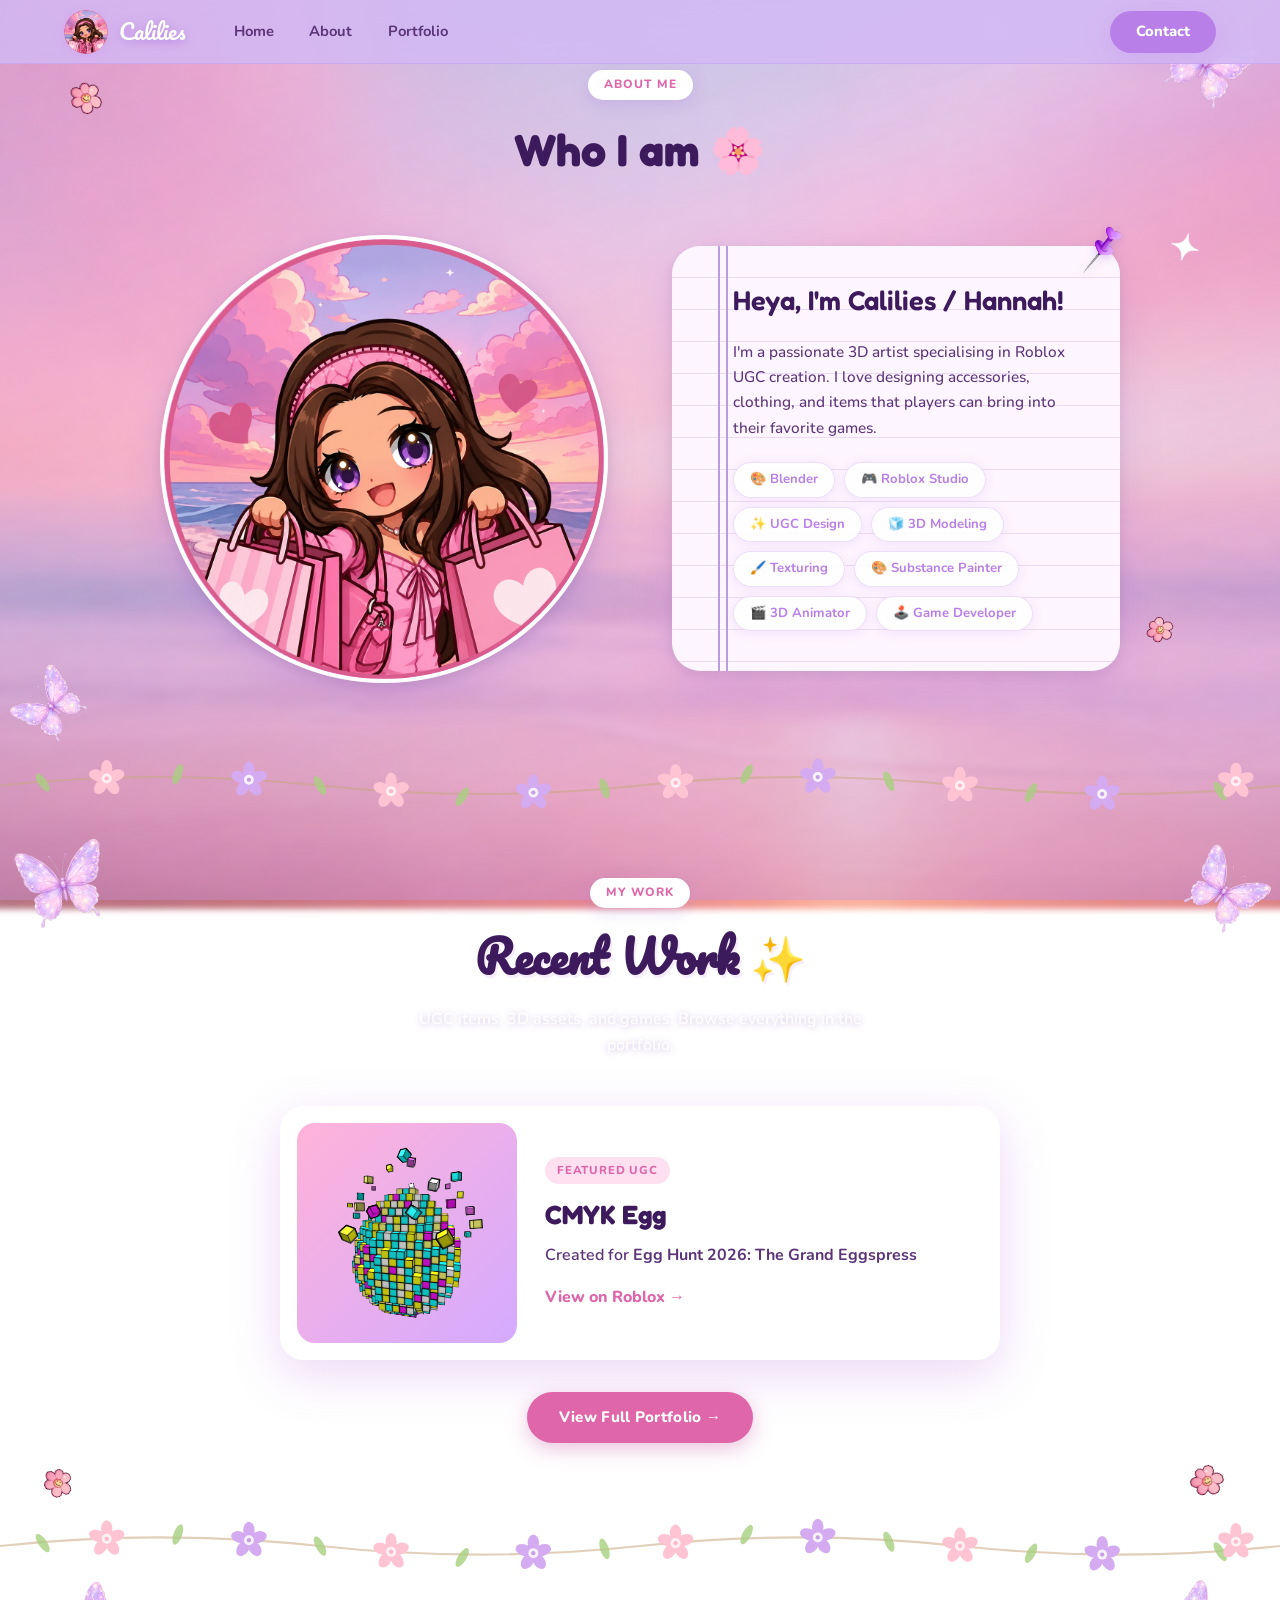
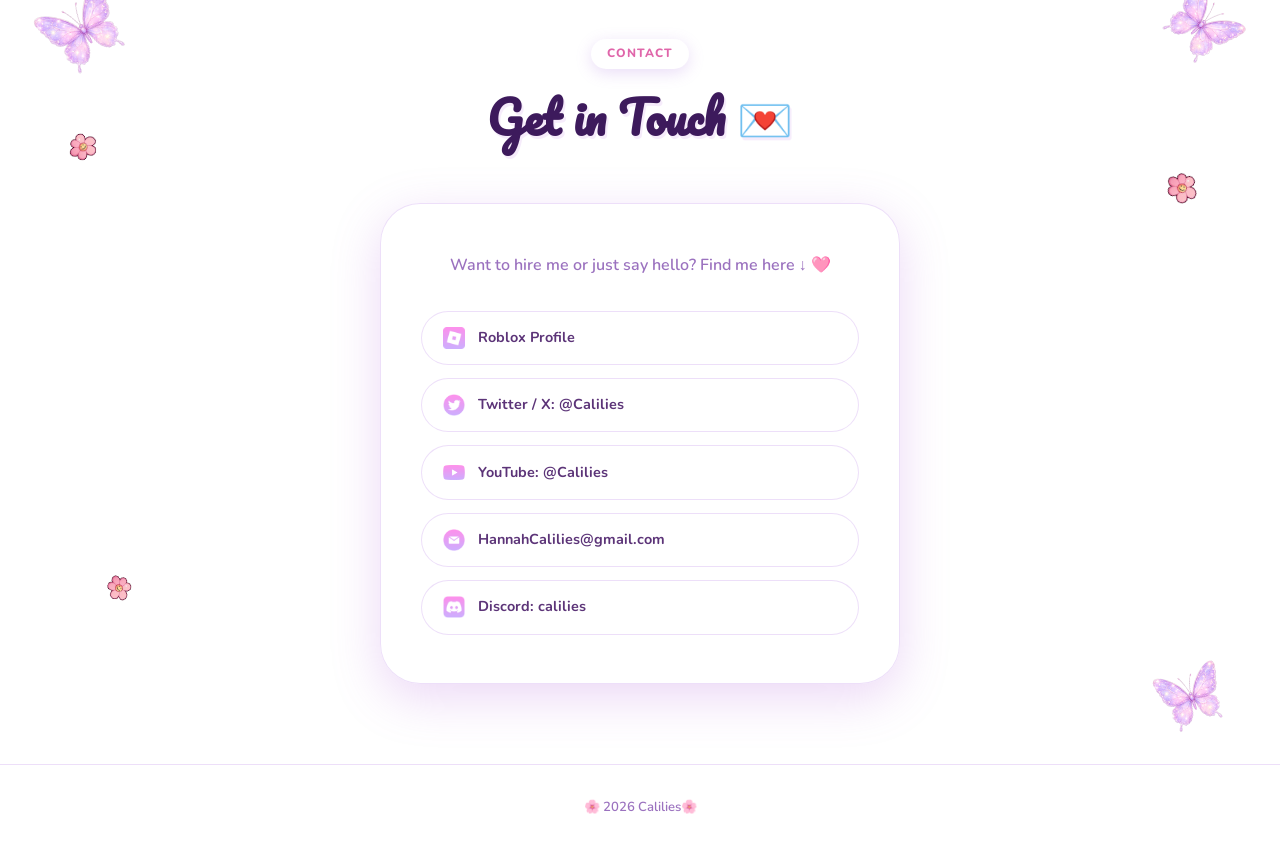
==== index.html @ 26b8ec95 "Add profile image to homepage navigation" ====
<!DOCTYPE html>
<html lang="en">
<head>
  <meta charset="UTF-8">
  <meta name="viewport" content="width=device-width, initial-scale=1.0">
  <title>Calilies | 3D Artist & UGC Creator</title>
  <link rel="stylesheet" href="themes.css">
  <link rel="stylesheet" href="style.css">
</head>

<body>

  <!-- ── Navigation ──────────────────────────────────────── -->
  <nav class="nav">
    <div class="nav-left">
      <a href="index.html" class="nav-logo nav-brand" aria-label="Calilies home">
        <img src="pics/shopping-profile.webp" alt="" class="nav-avatar">
        <span>Calilies</span>
      </a>
      <ul class="nav-links">
        <li><a href="index.html">Home</a></li>
        <li><a href="#about">About</a></li>
        <li><a href="portfolio.html">Portfolio</a></li>
      </ul>
    </div>
    <a href="#contact" class="nav-contact">Contact</a>
  </nav>


  <!-- ── About ─────────────────────────────────────────────── -->
  <section class="section section-light" id="about">

    <img class="deco deco-butterfly delay-1" style="top:15px; right:2%; width:95px; transform:rotate(28deg);" src="pics/butterfly.png" alt="">
    <img class="deco deco-butterfly delay-3" style="bottom:20px; left:1%; width:75px; transform:rotate(-50deg);" src="pics/butterfly.png" alt="">
    <img class="deco deco-sparkle delay-2" style="top:30%; right:6%; width:36px; transform:rotate(15deg);" src="pics/sparkle.png" alt="">
    <img class="deco deco-flower delay-1" style="top:10%; left:5%; width:44px; transform:rotate(18deg);" src="pics/Flower.png" alt="">
    <img class="deco deco-flower delay-3" style="bottom:15%; right:8%; width:36px; transform:rotate(-30deg);" src="pics/Flower.png" alt="">

    <div class="section-header">
      <span class="section-tag">About Me</span>
      <h2>Who I am 🌸</h2>
    </div>

    <div class="about-grid">
      <div class="about-frame">
        <div class="about-image">
          <img src="pics/shopping-profile.webp" alt="Calilies shopping illustration">
        </div>
      </div>

      <div class="about-card-wrap">
        <img src="pics/pushpin.png" alt="" class="about-pushpin">
        <div class="about-card">
        <h3>Heya, I'm Calilies / Hannah!</h3>
        <p>
          I'm a passionate 3D artist specialising in Roblox UGC creation. I love
          designing accessories, clothing, and items that players can bring into
          their favorite games.
        </p>

        <div class="skills-list">
          <span class="skill-tag">🎨 Blender</span>
          <span class="skill-tag">🎮 Roblox Studio</span>
          <span class="skill-tag">✨ UGC Design</span>
          <span class="skill-tag">🧊 3D Modeling</span>
          <span class="skill-tag">🖌️ Texturing</span>
          <span class="skill-tag">🎨 Substance Painter</span>
          <span class="skill-tag">🎬 3D Animator</span>
          <span class="skill-tag">🕹️ Game Developer</span>
        </div>
      </div>
      </div>
    </div>

  </section>

  <div class="floral-divider" aria-hidden="true"><img src="pics/floral-divider.svg" alt=""></div>

  <!-- ── Recent Work ──────────────────────────────────────── -->
  <section class="section section-light" id="recent-work">

    <img class="deco deco-butterfly" style="top:25px; left:1%; width:100px; transform:rotate(-12deg);" src="pics/butterfly.png" alt="">
    <img class="deco deco-butterfly delay-2" style="top:40px; right:1%; width:85px; transform:rotate(38deg);" src="pics/butterfly.png" alt="">
    <img class="deco deco-sparkle delay-1" style="bottom:30px; left:10%; width:42px; transform:rotate(-25deg);" src="pics/sparkle.png" alt="">
    <img class="deco deco-sparkle delay-3" style="bottom:30px; right:10%; width:34px; transform:rotate(55deg);" src="pics/sparkle.png" alt="">
    <img class="deco deco-flower delay-2" style="bottom:20px; left:3%; width:40px; transform:rotate(32deg);" src="pics/Flower.png" alt="">
    <img class="deco deco-flower delay-5" style="bottom:20px; right:4%; width:44px; transform:rotate(-18deg);" src="pics/Flower.png" alt="">

    <div class="section-header">
      <span class="section-tag">My Work</span>
      <h2>Recent Work ✨</h2>
      <p>UGC items, 3D assets, and games. Browse everything in the portfolio.</p>
    </div>

    <a class="recent-highlight" href="https://www.roblox.com/catalog/91635430745078/CMYK-Egg" target="_blank" rel="noopener">
      <div class="recent-highlight-image">
        <img src="pics/ugc/91635430745078.png" data-rblx-id="91635430745078" alt="CMYK Egg">
      </div>
      <div class="recent-highlight-info">
        <span class="recent-highlight-label">Featured UGC</span>
        <h3>CMYK Egg</h3>
        <p>Created for <strong>Egg Hunt 2026: The Grand Eggspress</strong></p>
        <span class="recent-highlight-link">View on Roblox &rarr;</span>
      </div>
    </a>

    <div class="recent-work-cta">
      <a href="portfolio.html" class="btn btn-primary">View Full Portfolio →</a>
    </div>

  </section>

  <div class="floral-divider" aria-hidden="true"><img src="pics/floral-divider.svg" alt=""></div>

  <!-- ── Contact ───────────────────────────────────────────── -->
  <section class="section section-light" id="contact">

    <img class="deco deco-butterfly delay-1" style="top:15px; left:3%; width:90px; transform:rotate(-33deg);" src="pics/butterfly.png" alt="">
    <img class="deco deco-butterfly delay-3" style="top:15px; right:3%; width:80px; transform:rotate(47deg);" src="pics/butterfly.png" alt="">
    <img class="deco deco-butterfly delay-2" style="bottom:30px; right:4%; width:75px; transform:rotate(-20deg);" src="pics/butterfly.png" alt="">
    <img class="deco deco-sparkle delay-4" style="bottom:60px; left:6%; width:38px; transform:rotate(30deg);" src="pics/sparkle.png" alt="">
    <img class="deco deco-flower delay-3" style="top:20%; left:5%; width:38px; transform:rotate(-42deg);" src="pics/Flower.png" alt="">
    <img class="deco deco-flower delay-1" style="top:25%; right:6%; width:42px; transform:rotate(25deg);" src="pics/Flower.png" alt="">
    <img class="deco deco-flower delay-5" style="bottom:20%; left:8%; width:34px; transform:rotate(58deg);" src="pics/Flower.png" alt="">

    <div class="section-header">
      <span class="section-tag">Contact</span>
      <h2>Get in Touch 💌</h2>
    </div>

    <div class="contact-box">
      <p>Want to hire me or just say hello? Find me here ↓ 🩷</p>

      <div class="contact-links">
        <a href="https://www.roblox.com/users/19619414/profile" target="_blank" rel="noopener" class="contact-link">
          <span class="contact-link-icon"><img src="pics/robloxlogo.png" alt="Roblox"></span>
          Roblox Profile
        </a>
        <a href="https://x.com/Calilies" target="_blank" rel="noopener" class="contact-link">
          <span class="contact-link-icon"><img src="pics/twitterlogo.png" alt="Twitter"></span>
          Twitter / X: @Calilies
        </a>
        <a href="https://www.youtube.com/@Calilies" target="_blank" rel="noopener" class="contact-link">
          <span class="contact-link-icon"><img src="pics/youtubelogo.png" alt="YouTube"></span>
          YouTube: @Calilies
        </a>
        <a href="mailto:HannahCalilies@gmail.com" class="contact-link">
          <span class="contact-link-icon"><img src="pics/maillogo.png" alt="Email"></span>
          HannahCalilies@gmail.com
        </a>
        <div class="contact-link" style="cursor:default;">
          <span class="contact-link-icon"><img src="pics/discordlogo.png" alt="Discord"></span>
          Discord: calilies
        </div>
      </div>
    </div>

  </section>


  <!-- ── Footer ──────────────────────────────────────────── -->
  <footer class="footer">
    <p>🌸 2026 Calilies🌸</p>
  </footer>

</body>
</html>
---- themes.css ----
/* ============================================================
   THEMES.CSS — Edit this file to change the site's color palette
   ============================================================ */

/* ── Active theme: Pink Bloom (default) ───────────────────── */
:root {
  /* Page background gradient — matches the pastel sky image */
  --bg-gradient-start:   #c0b6ee;
  --bg-gradient-mid:     #f8ceb6;
  --bg-gradient-end:     #ecacca;

  /* Surface / panel colors */
  --bg-card:             rgba(255, 255, 255, 0.88);
  --bg-card-hover:       rgba(255, 255, 255, 0.96);
  --bg-section-light:    rgba(255, 255, 255, 0.60);
  --bg-section-purple:   rgba(212, 170, 255, 0.35);
  --bg-nav:              rgba(210, 185, 245, 0.82);

  /* Accent colors */
  --accent-primary:      #e066aa;
  --accent-hover:        #c4508f;
  --accent-soft:         #ffe0f0;
  --accent-purple:       #b97fe8;
  --accent-purple-soft:  #efe0ff;
  --accent-yellow:       #ffd966;

  /* Text */
  --text-heading:        #3d1a5c;
  --text-body:           #5c3478;
  --text-muted:          #9b72bf;
  --text-on-accent:      #ffffff;

  /* Borders & shadows */
  --border:              rgba(185, 127, 232, 0.25);
  --shadow-sm:           0 2px 12px rgba(180, 100, 220, 0.12);
  --shadow-md:           0 6px 28px rgba(180, 100, 220, 0.18);
  --shadow-lg:           0 14px 48px rgba(180, 100, 220, 0.25);

  /* Decoration colors (butterflies, flowers) */
  --deco-pink:           #ffb3d9;
  --deco-purple:         #d4aaff;
  --deco-lilac:          #c8b8ff;
  --deco-yellow:         #ffe599;
  --deco-white:          #fff5fc;

  /* Radius */
  --radius-sm:           10px;
  --radius-md:           18px;
  --radius-lg:           28px;
  --radius-xl:           40px;
  --radius-pill:         9999px;
}


/* ── Theme: Midnight Garden ───────────────────────────────── */
/* Deep navy → purple. Uncomment & rename to :root to use.    */
/*
.theme-midnight {
  --bg-gradient-start:   #1a0a3d;
  --bg-gradient-mid:     #2d1060;
  --bg-gradient-end:     #0d1a4a;

  --bg-card:             rgba(30, 15, 60, 0.88);
  --bg-card-hover:       rgba(40, 20, 75, 0.96);
  --bg-section-light:    rgba(30, 15, 60, 0.60);
  --bg-section-purple:   rgba(80, 40, 140, 0.40);
  --bg-nav:              rgba(20, 8, 45, 0.90);

  --accent-primary:      #c084fc;
  --accent-hover:        #a855f7;
  --accent-soft:         #2d1060;
  --accent-purple:       #818cf8;
  --accent-purple-soft:  #1e1b4b;
  --accent-yellow:       #fde68a;

  --text-heading:        #f5e8ff;
  --text-body:           #d8b4fe;
  --text-muted:          #7c6aaa;
  --text-on-accent:      #1a0a3d;

  --border:              rgba(192, 132, 252, 0.20);
  --shadow-sm:           0 2px 12px rgba(192, 132, 252, 0.15);
  --shadow-md:           0 6px 28px rgba(192, 132, 252, 0.22);
  --shadow-lg:           0 14px 48px rgba(192, 132, 252, 0.30);

  --deco-pink:           #c084fc;
  --deco-purple:         #818cf8;
  --deco-lilac:          #a5b4fc;
  --deco-yellow:         #fde68a;
  --deco-white:          #f5e8ff;
}
*/


/* ── Theme: Cotton Candy ──────────────────────────────────── */
/* All-pink, very soft. Uncomment & rename to :root to use.   */
/*
.theme-cotton-candy {
  --bg-gradient-start:   #ffc2e0;
  --bg-gradient-mid:     #ffaad5;
  --bg-gradient-end:     #ffd6ec;

  --bg-card:             rgba(255, 255, 255, 0.90);
  --bg-card-hover:       #ffffff;
  --bg-section-light:    rgba(255, 245, 252, 0.70);
  --bg-section-purple:   rgba(255, 200, 230, 0.45);
  --bg-nav:              rgba(255, 235, 248, 0.85);

  --accent-primary:      #e0559a;
  --accent-hover:        #c43d82;
  --accent-soft:         #ffe8f4;
  --accent-purple:       #e08080;
  --accent-purple-soft:  #ffe0e0;
  --accent-yellow:       #ffda6e;

  --text-heading:        #5a0a30;
  --text-body:           #7a2248;
  --text-muted:          #c0749a;
  --text-on-accent:      #ffffff;

  --border:              rgba(224, 85, 154, 0.20);
  --shadow-sm:           0 2px 12px rgba(224, 85, 154, 0.12);
  --shadow-md:           0 6px 28px rgba(224, 85, 154, 0.18);
  --shadow-lg:           0 14px 48px rgba(224, 85, 154, 0.24);

  --deco-pink:           #ffaacc;
  --deco-purple:         #ffbbdd;
  --deco-lilac:          #ffd0e8;
  --deco-yellow:         #ffe599;
  --deco-white:          #fffafc;
}
*/


/* ── Theme: Fairy Forest ──────────────────────────────────── */
/* Mint green → soft purple. Rename to :root to use.          */
/*
.theme-fairy-forest {
  --bg-gradient-start:   #b8f0d8;
  --bg-gradient-mid:     #c8e8ff;
  --bg-gradient-end:     #d4c8ff;

  --bg-card:             rgba(255, 255, 255, 0.88);
  --bg-card-hover:       #ffffff;
  --bg-section-light:    rgba(240, 255, 248, 0.65);
  --bg-section-purple:   rgba(200, 232, 255, 0.45);
  --bg-nav:              rgba(220, 248, 236, 0.85);

  --accent-primary:      #3cb88a;
  --accent-hover:        #2a9a72;
  --accent-soft:         #d0f5e8;
  --accent-purple:       #7a9ae0;
  --accent-purple-soft:  #dce8ff;
  --accent-yellow:       #ffe08a;

  --text-heading:        #0a3d28;
  --text-body:           #1e5a40;
  --text-muted:          #5a9a78;
  --text-on-accent:      #ffffff;

  --border:              rgba(60, 184, 138, 0.20);
  --shadow-sm:           0 2px 12px rgba(60, 184, 138, 0.12);
  --shadow-md:           0 6px 28px rgba(60, 184, 138, 0.18);
  --shadow-lg:           0 14px 48px rgba(60, 184, 138, 0.24);

  --deco-pink:           #a0e8c8;
  --deco-purple:         #b8d8ff;
  --deco-lilac:          #c8c0ff;
  --deco-yellow:         #ffe0a0;
  --deco-white:          #f5fff9;
}
*/
---- style.css ----
/* ============================================================
   STYLE.CSS — Layout & component styles
   Colors/gradients come from themes.css — edit that file for palette changes.
   ============================================================ */

@import url('https://fonts.googleapis.com/css2?family=Pacifico&family=Nunito:wght@400;500;600;700;800&family=Fredoka:wght@400;500;600;700&display=swap');

/* ── Reset & base ─────────────────────────────────────────── */
*, *::before, *::after { box-sizing: border-box; margin: 0; padding: 0; }
html { scroll-behavior: smooth; }

body {
  font-family: 'Nunito', sans-serif;
  background: transparent;
  color: var(--text-body);
  line-height: 1.65;
  overflow-x: hidden;
}

/* Blurred image layer */
body::before {
  content: '';
  position: fixed;
  inset: 0;
  z-index: -2;
  background: url('pics/Gradient.png') center / cover no-repeat;
  filter: blur(3px);
  transform: scale(1.02);
}

/* Pink-to-lilac gradient overlay */
body::after {
  content: '';
  position: fixed;
  inset: 0;
  z-index: -1;
  background: linear-gradient(160deg,
    rgba(249, 180, 220, 0.35) 0%,
    rgba(220, 160, 240, 0.28) 45%,
    rgba(185, 145, 245, 0.38) 100%
  );
}

img { max-width: 100%; display: block; }
a  { color: inherit; text-decoration: none; }


/* ── Navigation ───────────────────────────────────────────── */
.nav {
  position: fixed;
  top: 0; left: 0; right: 0;
  z-index: 200;
  display: flex;
  align-items: center;
  justify-content: space-between;
  padding: 0 5%;
  height: 64px;
  background: var(--bg-nav);
  backdrop-filter: blur(14px);
  -webkit-backdrop-filter: blur(14px);
  border-bottom: 1.5px solid var(--border);
}

.nav-logo {
  font-family: 'Pacifico', cursive;
  font-size: 1.4rem;
  color: #ffffff;
  text-shadow: 0 2px 8px rgba(160, 100, 220, 0.55);
}

.nav-links {
  display: flex;
  gap: 2.2rem;
  list-style: none;
}

.nav-links a {
  font-size: 0.92rem;
  font-weight: 700;
  color: var(--text-body);
  transition: color 0.2s;
}

.nav-links a:hover { color: var(--accent-primary); }

.nav-left {
  display: flex;
  align-items: center;
  gap: 3rem;
  min-width: 0;
}

.nav-brand {
  display: inline-flex;
  align-items: center;
  gap: 0.7rem;
  flex-shrink: 0;
  text-decoration: none;
}

.nav-avatar {
  display: block;
  width: 44px;
  height: 44px;
  flex: 0 0 44px;
  border-radius: 50%;
  object-fit: cover;
  box-shadow: var(--shadow-sm);
}

.nav-contact {
  display: inline-flex;
  align-items: center;
  justify-content: center;
  min-height: 42px;
  padding: 9px 26px;
  border-radius: var(--radius-pill);
  background: var(--accent-purple);
  color: var(--text-on-accent);
  font-size: 0.92rem;
  font-weight: 800;
  line-height: 1;
  text-decoration: none;
  box-shadow: var(--shadow-md);
  transition: background 0.2s, transform 0.2s, box-shadow 0.2s;
}

.nav-contact:hover {
  background: var(--text-muted);
  color: var(--text-on-accent);
  transform: translateY(-2px);
  box-shadow: var(--shadow-lg);
}



/* ── Scalloped wave dividers ──────────────────────────────── */
.wave-bottom {
  display: block;
  width: 100%;
  line-height: 0;
  margin-bottom: -2px;
}

.wave-bottom svg { display: block; }


/* ── Hero ─────────────────────────────────────────────────── */
.hero {
  min-height: 100vh;
  display: flex;
  flex-direction: column;
  align-items: center;
  justify-content: center;
  text-align: center;
  padding: 100px 5% 40px;
  position: relative;
  overflow: hidden;
}

.hero-inner {
  position: relative;
  z-index: 2;
}

.hero-tag {
  display: inline-block;
  padding: 6px 20px;
  border-radius: var(--radius-pill);
  background: rgba(180, 140, 230, 0.75);
  color: #ffffff;
  font-size: 0.78rem;
  font-weight: 800;
  letter-spacing: 1px;
  text-transform: uppercase;
  margin-bottom: 1.4rem;
  box-shadow: 0 4px 16px rgba(130, 80, 200, 0.30);
  border: 1.5px solid var(--border);
}

.hero h1 {
  font-family: 'Pacifico', cursive;
  font-size: clamp(3.5rem, 10vw, 7rem);
  color: var(--text-heading);
  line-height: 1.1;
  margin-bottom: 0.8rem;
  text-shadow: 3px 4px 0px rgba(180, 100, 220, 0.15);
}

.hero-logo {
  width: clamp(210px, 37.5vw, 390px);
  height: auto;
  mix-blend-mode: multiply;
  margin: 0 auto 0.5rem;
  display: block;
}

.hero-subtitle {
  font-size: clamp(1rem, 2.5vw, 1.2rem);
  font-weight: 600;
  color: #ffffff;
  text-shadow: 0 1px 6px rgba(120, 60, 180, 0.35);
  max-width: 420px;
  margin: 0 auto 2.5rem;
}

.hero-buttons {
  display: flex;
  gap: 1rem;
  flex-wrap: wrap;
  justify-content: center;
}

/* Polaroid frames in hero */
.hero-polaroids {
  display: flex;
  gap: 1.5rem;
  justify-content: center;
  margin-top: 3rem;
  flex-wrap: wrap;
  position: relative;
  z-index: 2;
}

.polaroid {
  background: white;
  padding: 10px 10px 28px;
  border-radius: 4px;
  box-shadow: var(--shadow-md);
  width: 160px;
  transition: transform 0.3s;
}

.polaroid:nth-child(1) { transform: rotate(-4deg); }
.polaroid:nth-child(2) { transform: rotate(2deg);  }
.polaroid:nth-child(3) { transform: rotate(-2deg); }

.polaroid:hover { transform: rotate(0deg) scale(1.05) !important; }

.polaroid-img {
  width: 100%;
  aspect-ratio: 1;
  background: linear-gradient(135deg, var(--deco-pink), var(--deco-purple));
  border-radius: 2px;
  display: flex;
  align-items: center;
  justify-content: center;
  font-size: 2.5rem;
  overflow: hidden;
}

.polaroid-img img {
  width: 100%;
  height: 100%;
  object-fit: cover;
}

.polaroid-label {
  text-align: center;
  margin-top: 6px;
  font-size: 0.72rem;
  font-weight: 700;
  color: var(--text-muted);
  letter-spacing: 0.3px;
}


/* ── Buttons ──────────────────────────────────────────────── */
.btn {
  display: inline-block;
  padding: 13px 32px;
  border-radius: var(--radius-pill);
  font-family: 'Nunito', sans-serif;
  font-size: 0.95rem;
  font-weight: 800;
  cursor: pointer;
  border: none;
  transition: transform 0.2s, box-shadow 0.2s;
  letter-spacing: 0.3px;
}

.btn-primary {
  background: var(--accent-primary);
  color: var(--text-on-accent);
  box-shadow: 0 6px 20px rgba(200, 80, 160, 0.35);
}

.btn-primary:hover {
  background: var(--accent-hover);
  transform: translateY(-3px);
  box-shadow: var(--shadow-lg);
}

.btn-outline {
  background: var(--bg-card);
  color: var(--accent-primary);
  border: 2px solid var(--accent-primary);
  box-shadow: 0 4px 14px rgba(200, 80, 160, 0.20);
}

.btn-outline:hover {
  background: var(--accent-soft);
  transform: translateY(-3px);
}


/* ── Section base ─────────────────────────────────────────── */
.section {
  padding: 70px 5% 80px;
  position: relative;
}

.section-light  { background: none; }
.section-purple { background: none; }

.section-header {
  text-align: center;
  margin-bottom: 3rem;
}

.section-tag {
  display: inline-block;
  padding: 5px 16px;
  border-radius: var(--radius-pill);
  background: #ffffff;
  color: var(--accent-primary);
  font-size: 0.75rem;
  font-weight: 800;
  letter-spacing: 1px;
  text-transform: uppercase;
  margin-bottom: 0.8rem;
  border: none;
  box-shadow: 0 4px 16px rgba(160, 100, 220, 0.22);
}

.section-header h2 {
  font-family: 'Pacifico', cursive;
  font-size: clamp(1.8rem, 4vw, 2.8rem);
  color: var(--text-heading);
  text-shadow: 2px 3px 0px rgba(180, 100, 220, 0.12);
}

#about .section-header h2 {
  font-family: 'Fredoka', sans-serif;
  font-weight: 700;
  text-shadow: none;
}

.section-header p {
  margin-top: 0.7rem;
  color: var(--text-muted);
  font-weight: 600;
  max-width: 480px;
  margin-left: auto;
  margin-right: auto;
}


/* ── About ────────────────────────────────────────────────── */
.about-grid {
  display: grid;
  grid-template-columns: 1fr 1fr;
  gap: 4rem;
  align-items: center;
  max-width: 960px;
  margin: 0 auto;
}

.about-frame {
  position: relative;
}

.about-image {
  border-radius: 50%;
  overflow: hidden;
  box-shadow: 0 12px 35px rgba(160, 100, 220, 0.28), 0 4px 12px rgba(0,0,0,0.10);
  aspect-ratio: 1/1;
  background: linear-gradient(135deg, var(--deco-pink), var(--deco-purple));
  display: flex;
  align-items: center;
  justify-content: center;
  font-size: 4rem;
  border: 4px solid white;
}

.about-image img {
  width: 100%;
  height: 100%;
  object-fit: cover;
}

/* Sticker decoration on photo */
.about-sticker {
  position: absolute;
  bottom: -14px;
  right: -14px;
  width: 60px; height: 60px;
  background: var(--deco-lilac);
  border-radius: 50%;
  display: flex;
  align-items: center;
  justify-content: center;
  font-size: 1.8rem;
  box-shadow: var(--shadow-md);
  border: 3px solid white;
  animation: wobble 3s ease-in-out infinite;
}

.about-card {
  border-radius: var(--radius-lg);
  padding: 2rem 2.5rem 2.5rem 3.8rem;
  box-shadow: 0 14px 40px rgba(160, 100, 220, 0.22), 0 4px 14px rgba(0,0,0,0.08);
  border: none;
  position: relative;
  overflow: visible;
  background-color: #fdf5ff;
  background-image:
    linear-gradient(to right,
      transparent 46px, #b89edc 46px, #b89edc 48px,
      transparent 48px, transparent 54px, #b89edc 54px, #b89edc 56px,
      transparent 56px
    ),
    repeating-linear-gradient(
      transparent 0px, transparent 31px,
      rgba(185, 120, 210, 0.22) 31px, rgba(185, 120, 210, 0.22) 32px
    );
}

.about-card-wrap {
  position: relative;
}

.about-pushpin {
  position: absolute;
  top: -24px;
  right: -10px;
  width: 56px;
  pointer-events: none;
  filter: drop-shadow(0 2px 5px rgba(120,60,180,0.25));
  transform: scaleX(-1);
  z-index: 10;
}

.about-card h3 {
  font-family: 'Fredoka', sans-serif;
  font-size: 1.7rem;
  font-weight: 600;
  color: var(--text-heading);
  margin-bottom: 1rem;
}

.about-card p {
  color: var(--text-body);
  font-size: 0.96rem;
  margin-bottom: 0.85rem;
  font-weight: 500;
}

.skills-list {
  display: flex;
  flex-wrap: wrap;
  gap: 0.55rem;
  margin-top: 1.4rem;
}

.skill-tag {
  padding: 6px 16px;
  border-radius: var(--radius-pill);
  background: var(--bg-card);
  color: var(--accent-purple);
  font-size: 0.82rem;
  font-weight: 700;
  border: 1.5px solid var(--border);
  box-shadow: var(--shadow-sm);
}


/* ── Portfolio grid ───────────────────────────────────────── */
.portfolio-grid {
  display: grid;
  grid-template-columns: repeat(auto-fill, minmax(280px, 1fr));
  gap: 1.6rem;
  max-width: 1100px;
  margin: 0 auto;
}

.portfolio-card {
  background: var(--bg-card);
  border-radius: var(--radius-md);
  overflow: hidden;
  box-shadow: var(--shadow-sm);
  border: 1.5px solid var(--border);
  transition: transform 0.25s, box-shadow 0.25s, background 0.2s;
}

.portfolio-card:hover {
  transform: translateY(-8px) rotate(0.5deg);
  box-shadow: var(--shadow-lg);
  background: var(--bg-card-hover);
}

.card-image {
  aspect-ratio: 4/3;
  background: linear-gradient(135deg, var(--deco-pink), var(--deco-purple));
  display: flex;
  align-items: center;
  justify-content: center;
  overflow: hidden;
  font-size: 3rem;
}

.card-image img {
  width: 100%;
  height: 100%;
  object-fit: cover;
  transition: transform 0.4s;
}

.portfolio-card:hover .card-image img { transform: scale(1.06); }

.card-body {
  padding: 1.2rem 1.4rem 1.5rem;
}

.card-body h3 {
  font-size: 1rem;
  font-weight: 800;
  color: var(--text-heading);
  margin-bottom: 0.35rem;
}

.card-body p {
  font-size: 0.85rem;
  color: var(--text-muted);
  font-weight: 500;
}

.card-tags {
  display: flex;
  gap: 0.4rem;
  flex-wrap: wrap;
  margin-top: 0.8rem;
}

.card-tag {
  padding: 4px 12px;
  border-radius: var(--radius-pill);
  background: var(--accent-soft);
  color: var(--accent-primary);
  font-size: 0.75rem;
  font-weight: 700;
  border: 1px solid var(--border);
}


/* ── Blob category buttons ────────────────────────────────── */
.blob-row {
  display: flex;
  gap: 1.5rem;
  justify-content: center;
  flex-wrap: wrap;
  margin-top: 0.5rem;
}

.blob-btn {
  width: 130px; height: 130px;
  border-radius: 60% 40% 55% 45% / 50% 60% 40% 50%;
  background: var(--bg-card);
  display: flex;
  flex-direction: column;
  align-items: center;
  justify-content: center;
  gap: 6px;
  box-shadow: var(--shadow-md);
  border: 2px solid var(--border);
  font-weight: 800;
  font-size: 0.85rem;
  color: var(--text-heading);
  cursor: pointer;
  transition: transform 0.25s, box-shadow 0.25s;
  text-decoration: none;
}

.blob-btn:hover {
  transform: scale(1.08) rotate(-2deg);
  box-shadow: var(--shadow-lg);
}

.blob-btn .blob-icon { font-size: 1.6rem; }

.blob-btn.pink   { background: rgba(255, 179, 217, 0.5); }
.blob-btn.purple { background: rgba(212, 170, 255, 0.5); }
.blob-btn.lilac  { background: rgba(184, 174, 255, 0.5); }
.blob-btn.yellow { background: rgba(255, 233, 153, 0.5); }


/* ── Contact ──────────────────────────────────────────────── */
.contact-box {
  max-width: 520px;
  margin: 0 auto;
  background: var(--bg-card);
  border-radius: var(--radius-xl);
  padding: 3rem 2.5rem;
  box-shadow: var(--shadow-lg);
  border: 1.5px solid var(--border);
  text-align: center;
}

.contact-box p {
  color: var(--text-muted);
  font-weight: 600;
  margin-bottom: 2rem;
}

.contact-links {
  display: flex;
  flex-direction: column;
  gap: 0.8rem;
}

.contact-link {
  display: flex;
  align-items: center;
  gap: 0.8rem;
  padding: 0.9rem 1.3rem;
  border-radius: var(--radius-pill);
  background: var(--bg-section-light);
  border: 1.5px solid var(--border);
  color: var(--text-body);
  font-size: 0.9rem;
  font-weight: 700;
  transition: background 0.2s, border-color 0.2s, transform 0.2s;
}

.contact-link:hover {
  background: var(--accent-soft);
  border-color: var(--accent-primary);
  color: var(--accent-primary);
  transform: translateX(5px);
}

.contact-link-icon { font-size: 1.25rem; line-height: 1; }
.contact-link-icon img { width: 22px; height: 22px; object-fit: contain; display: inline-block; vertical-align: middle; }


/* ── UGC Projects section ─────────────────────────────────── */
.ugc-section .section-header h2 {
  font-family: 'Fredoka', sans-serif;
  font-weight: 700;
  letter-spacing: 1px;
}

.ugc-section .section-header p {
  color: #ffffff;
  text-shadow: 0 1px 6px rgba(120, 60, 180, 0.35);
}

.ugc-section {
  padding: 70px 5% 90px;
  position: relative;
}

/* Brand subsection */
.brand-section {
  max-width: 1200px;
  margin: 0 auto 3.5rem;
}

.brand-section:last-child { margin-bottom: 0; }

.brand-header {
  display: flex;
  align-items: center;
  gap: 1rem;
  margin-bottom: 1.4rem;
  padding-bottom: 0.9rem;
  border-bottom: 2px solid var(--border);
}

.brand-icon {
  font-size: 2rem;
  flex-shrink: 0;
}

.brand-title h3 {
  font-family: 'Fredoka', sans-serif;
  font-size: 1.5rem;
  font-weight: 600;
  color: #ffffff;
  line-height: 1.2;
}

.brand-title p {
  font-size: 0.82rem;
  font-weight: 600;
  color: rgba(255, 255, 255, 0.80);
  margin-top: 2px;
}

.brand-count {
  margin-left: auto;
  padding: 4px 14px;
  border-radius: var(--radius-pill);
  background: var(--bg-card);
  color: var(--text-muted);
  font-size: 0.75rem;
  font-weight: 700;
  border: 1.5px solid var(--border);
  white-space: nowrap;
}

/* UGC slider wrapper */
.ugc-slider-wrap {
  position: relative;
}

/* UGC item slider */
.ugc-grid {
  display: flex;
  gap: 1rem;
  overflow-x: auto;
  scroll-snap-type: x mandatory;
  scroll-behavior: smooth;
  -webkit-overflow-scrolling: touch;
  scrollbar-width: none;
  padding-bottom: 6px;
}

.ugc-grid::-webkit-scrollbar { display: none; }

/* Slider arrow buttons */
.slider-btn {
  position: absolute;
  top: 42%;
  transform: translateY(-50%);
  z-index: 10;
  background: var(--bg-card);
  border: 1.5px solid var(--border);
  border-radius: 50%;
  width: 38px; height: 38px;
  font-size: 1.5rem;
  line-height: 1;
  cursor: pointer;
  box-shadow: var(--shadow-md);
  color: var(--accent-primary);
  display: flex;
  align-items: center;
  justify-content: center;
  transition: background 0.2s, transform 0.2s, box-shadow 0.2s;
  padding: 0;
}

.slider-btn:hover {
  background: var(--accent-soft);
  box-shadow: var(--shadow-lg);
  transform: translateY(-50%) scale(1.12);
}

.slider-btn-prev { left: -20px; }
.slider-btn-next { right: -20px; }

/* UGC item card (whole card is a link) */
.ugc-card {
  display: block;
  flex: 0 0 calc((100% - 7 * 1rem) / 8);
  min-width: 120px;
  scroll-snap-align: start;
  background: var(--bg-card);
  border-radius: var(--radius-md);
  overflow: hidden;
  border: 1.5px solid var(--border);
  box-shadow: var(--shadow-sm);
  text-decoration: none;
  transition: transform 0.22s, box-shadow 0.22s, background 0.18s;
}

.ugc-card:hover {
  transform: translateY(-6px) rotate(0.4deg);
  box-shadow: var(--shadow-lg);
  background: var(--bg-card-hover);
}

.ugc-card-img {
  aspect-ratio: 1 / 1;
  background: linear-gradient(135deg, var(--deco-pink), var(--deco-purple));
  overflow: hidden;
  position: relative;
}

.ugc-card-img img {
  width: 100%;
  height: 100%;
  object-fit: cover;
  transition: transform 0.35s;
  opacity: 1;
}

.ugc-card:hover .ugc-card-img img { transform: scale(1.06); }


@keyframes shimmer {
  0%   { background-position: -200% 0; }
  100% { background-position:  200% 0; }
}

.ugc-card-info {
  padding: 0.65rem 0.75rem 0.8rem;
}

.ugc-name {
  font-family: 'Fredoka', sans-serif;
  font-size: 0.85rem;
  font-weight: 500;
  color: var(--text-heading);
  line-height: 1.35;
  margin-bottom: 0.45rem;
  display: -webkit-box;
  -webkit-line-clamp: 2;
  -webkit-box-orient: vertical;
  overflow: hidden;
}

/* Price badges */
.ugc-price {
  display: inline-flex;
  align-items: center;
  gap: 4px;
  padding: 3px 10px;
  border-radius: var(--radius-pill);
  font-size: 0.73rem;
  font-weight: 800;
}

.ugc-price.paid {
  background: var(--accent-soft);
  color: var(--accent-primary);
  border: 1px solid var(--border);
}

.ugc-price.free {
  background: #d1fae5;
  color: #059669;
  border: 1px solid #6ee7b7;
}

.ugc-price.offsale {
  background: #f3f4f6;
  color: #6b7280;
  border: 1px solid #d1d5db;
}

/* Robux R$ icon */
.robux-icon {
  width: 11px;
  height: 11px;
  flex-shrink: 0;
}

/* Brand accent bar — left border colour per brand */
.brand-spongebob .brand-header { border-bottom-color: #fbbf24; }
.brand-barbie    .brand-header { border-bottom-color: #f472b6; }
.brand-adidas    .brand-header { border-bottom-color: var(--accent-purple); }
.brand-medal     .brand-header { border-bottom-color: var(--accent-primary); }

.brand-spongebob .brand-title h3,
.brand-barbie    .brand-title h3,
.brand-adidas    .brand-title h3,
.brand-medal     .brand-title h3 { color: #ffffff; }

/* Responsive */
@media (max-width: 768px) {
  .ugc-card { flex: 0 0 calc((100% - 3 * 1rem) / 4); }
  .slider-btn { display: none; }
}

@media (max-width: 480px) {
  .ugc-card { flex: 0 0 calc((100% - 1rem) / 2.5); }
}


/* ── Floral divider ───────────────────────────────────────── */
.floral-divider {
  width: 100%;
  line-height: 0;
  margin: -20px 0;
  position: relative;
  z-index: 1;
}

.floral-divider img {
  width: 100%;
  height: auto;
  display: block;
}

/* ── Recent Work section ──────────────────────────────────── */
#recent-work .section-header p { color: #ffffff; text-shadow: 0 1px 6px rgba(120, 60, 180, 0.35); }
.recent-work-grid {
  display: grid;
  grid-template-columns: repeat(6, 1fr);
  gap: 1rem;
  max-width: 1100px;
  margin: 0 auto 2.5rem;
}

.recent-highlight {
  display: flex;
  align-items: center;
  gap: 1.75rem;
  width: min(100%, 720px);
  margin: 0 auto 2rem;
  padding: 1rem;
  border: 1.5px solid rgba(255, 255, 255, 0.8);
  border-radius: 24px;
  background: rgba(255, 255, 255, 0.72);
  box-shadow: var(--shadow-lg);
  text-align: left;
  transition: transform 0.22s, box-shadow 0.22s;
}

.recent-highlight:hover {
  transform: translateY(-6px);
  box-shadow: 0 18px 40px rgba(110, 65, 170, 0.28);
}

.recent-highlight-image {
  flex: 0 0 220px;
  aspect-ratio: 1;
  overflow: hidden;
  border-radius: 18px;
  background: linear-gradient(135deg, var(--deco-pink), var(--deco-purple));
}

.recent-highlight-image img {
  width: 100%;
  height: 100%;
  object-fit: cover;
}

.recent-highlight-info { padding: 0.5rem 1rem 0.5rem 0; }

.recent-highlight-label {
  display: inline-block;
  margin-bottom: 0.55rem;
  padding: 4px 12px;
  border-radius: var(--radius-pill);
  background: var(--accent-soft);
  color: var(--accent-primary);
  font-size: 0.72rem;
  font-weight: 800;
  letter-spacing: 0.8px;
  text-transform: uppercase;
}

.recent-highlight-info h3 {
  margin-bottom: 0.35rem;
  color: var(--text-heading);
  font-family: 'Fredoka', sans-serif;
  font-size: 1.65rem;
}

.recent-highlight-info p {
  margin-bottom: 1rem;
  color: var(--text-body);
  font-weight: 600;
}

.recent-highlight-link {
  color: var(--accent-primary);
  font-weight: 800;
}

.recent-work-cta {
  text-align: center;
  margin-top: 0.5rem;
}

@media (max-width: 900px) {
  .recent-work-grid { grid-template-columns: repeat(3, 1fr); }
}

@media (max-width: 500px) {
  .recent-work-grid { grid-template-columns: repeat(2, 1fr); }
  .recent-highlight { flex-direction: column; text-align: center; }
  .recent-highlight-image { width: 100%; flex-basis: auto; }
  .recent-highlight-info { padding: 0.5rem; }
}


/* ── Footer ───────────────────────────────────────────────── */
.footer {
  padding: 2rem 5%;
  text-align: center;
  color: var(--text-muted);
  font-size: 0.82rem;
  font-weight: 600;
  background: rgba(255, 255, 255, 0.25);
  border-top: 1.5px solid var(--border);
}


/* ── Decorative image elements ────────────────────────────── */
.deco {
  position: absolute;
  pointer-events: none;
  user-select: none;
  z-index: 1;
}

.deco-butterfly {
  animation: float 5s ease-in-out infinite;
}

.deco-butterfly.delay-1 { animation-delay: 0.8s; }
.deco-butterfly.delay-2 { animation-delay: 1.6s; }
.deco-butterfly.delay-3 { animation-delay: 2.4s; }
.deco-butterfly.delay-4 { animation-delay: 3.2s; }

.deco-sparkle {
  animation: twinkle 2.5s ease-in-out infinite;
}

.deco-flower {
  animation: float 4.5s ease-in-out infinite;
}

.deco-flower.delay-1 { animation-delay: 0.6s; }
.deco-flower.delay-2 { animation-delay: 1.2s; }
.deco-flower.delay-3 { animation-delay: 1.8s; }
.deco-flower.delay-4 { animation-delay: 2.4s; }
.deco-flower.delay-5 { animation-delay: 3.0s; }

.deco-sparkle.delay-1 { animation-delay: 0.5s; }
.deco-sparkle.delay-2 { animation-delay: 1.0s; }
.deco-sparkle.delay-3 { animation-delay: 1.5s; }
.deco-sparkle.delay-4 { animation-delay: 2.0s; }
.deco-sparkle.delay-5 { animation-delay: 2.5s; }


/* ── Keyframe animations ──────────────────────────────────── */
@keyframes float {
  0%, 100% { transform: translateY(0px) rotate(0deg);   }
  50%       { transform: translateY(-14px) rotate(5deg); }
}

@keyframes wobble {
  0%, 100% { transform: rotate(-8deg); }
  50%       { transform: rotate(8deg);  }
}

@keyframes spin-slow {
  from { transform: rotate(0deg);   }
  to   { transform: rotate(360deg); }
}

@keyframes twinkle {
  0%, 100% { opacity: 0.3; transform: scale(0.8); }
  50%       { opacity: 1;   transform: scale(1.2); }
}


/* ── Responsive ───────────────────────────────────────────── */
@media (max-width: 768px) {
  .about-grid {
    grid-template-columns: 1fr;
    gap: 2rem;
  }

  .about-image { aspect-ratio: 3/2; }

  .nav-links { display: none; }

  .portfolio-grid { grid-template-columns: 1fr; }

  .contact-box { padding: 2rem 1.5rem; }

  .hero-polaroids { gap: 1rem; }
  .polaroid { width: 130px; }
}
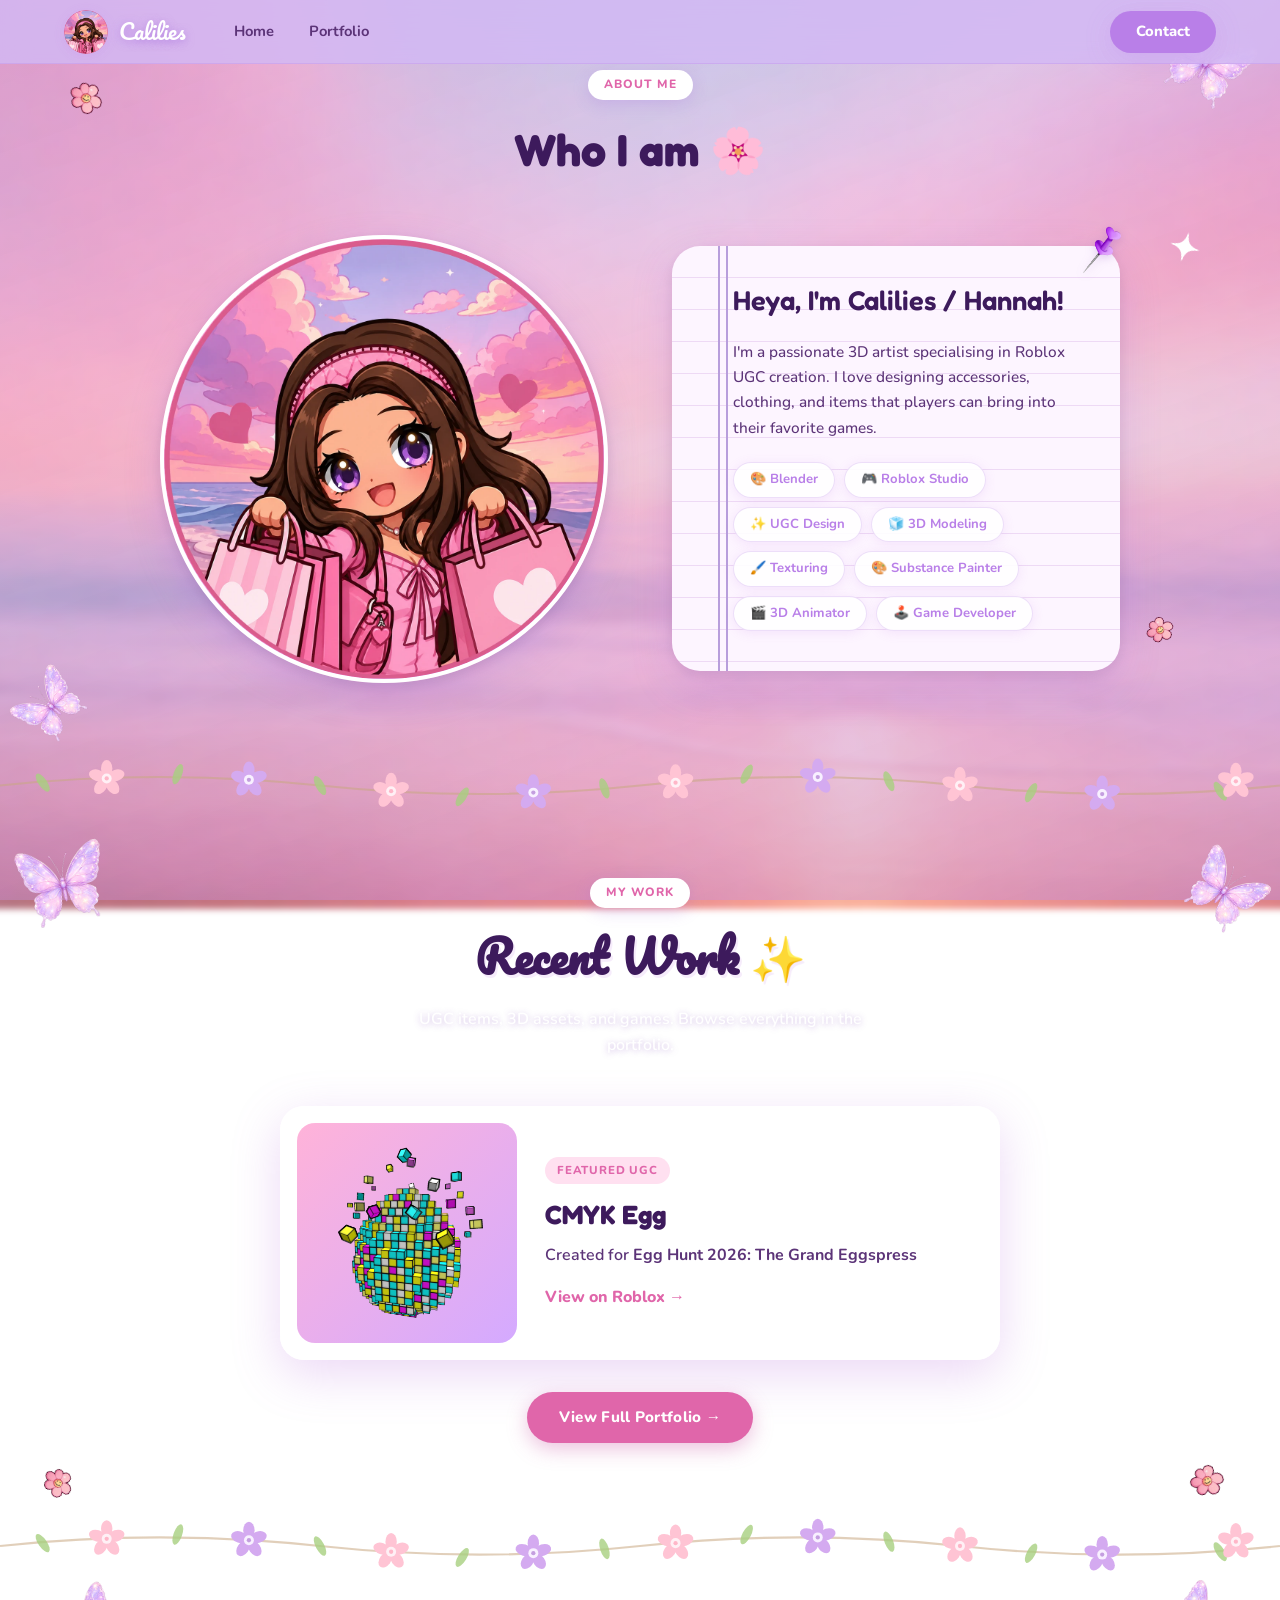
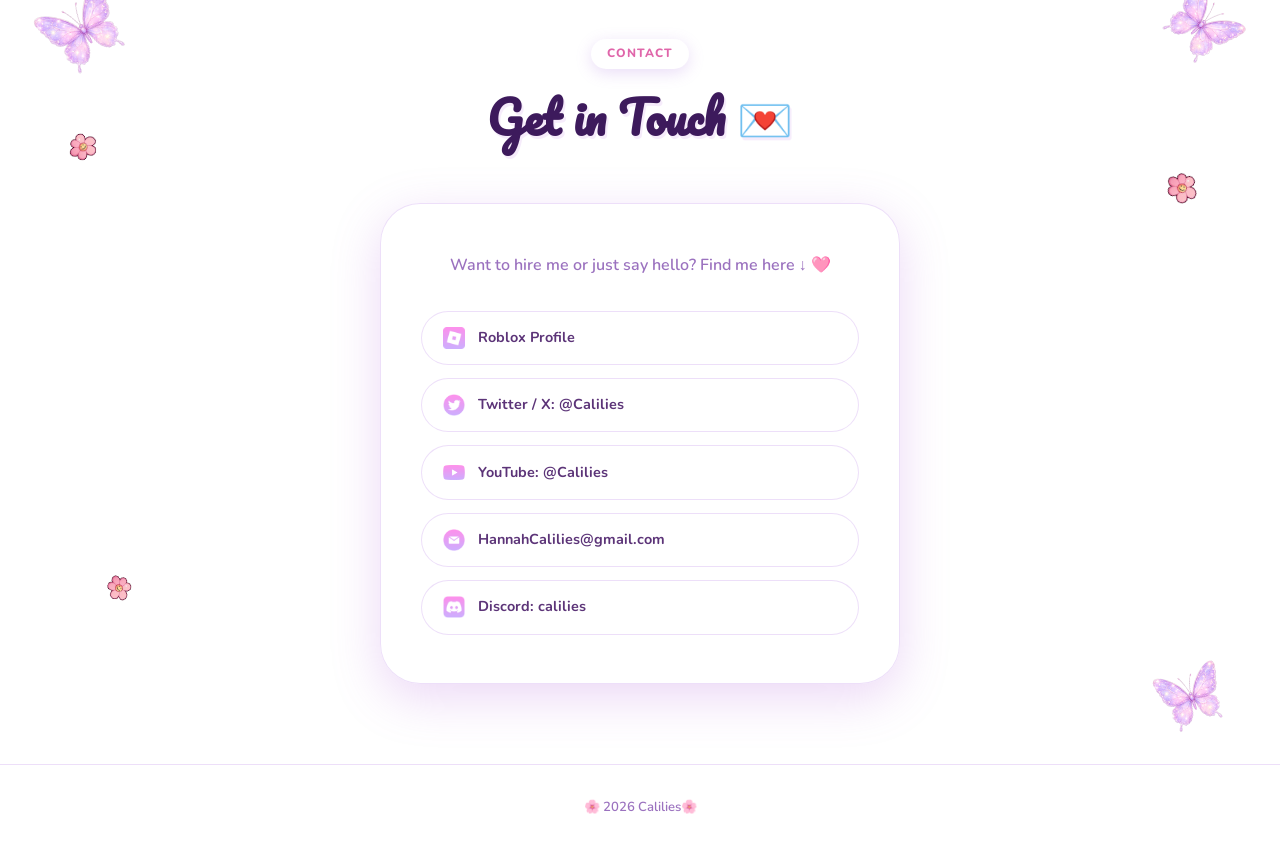
==== commit be619124: "Remove About navigation button" ====
--- a/index.html
+++ b/index.html
@@ -19,7 +19,6 @@
       </a>
       <ul class="nav-links">
         <li><a href="index.html">Home</a></li>
-        <li><a href="#about">About</a></li>
         <li><a href="portfolio.html">Portfolio</a></li>
       </ul>
     </div>
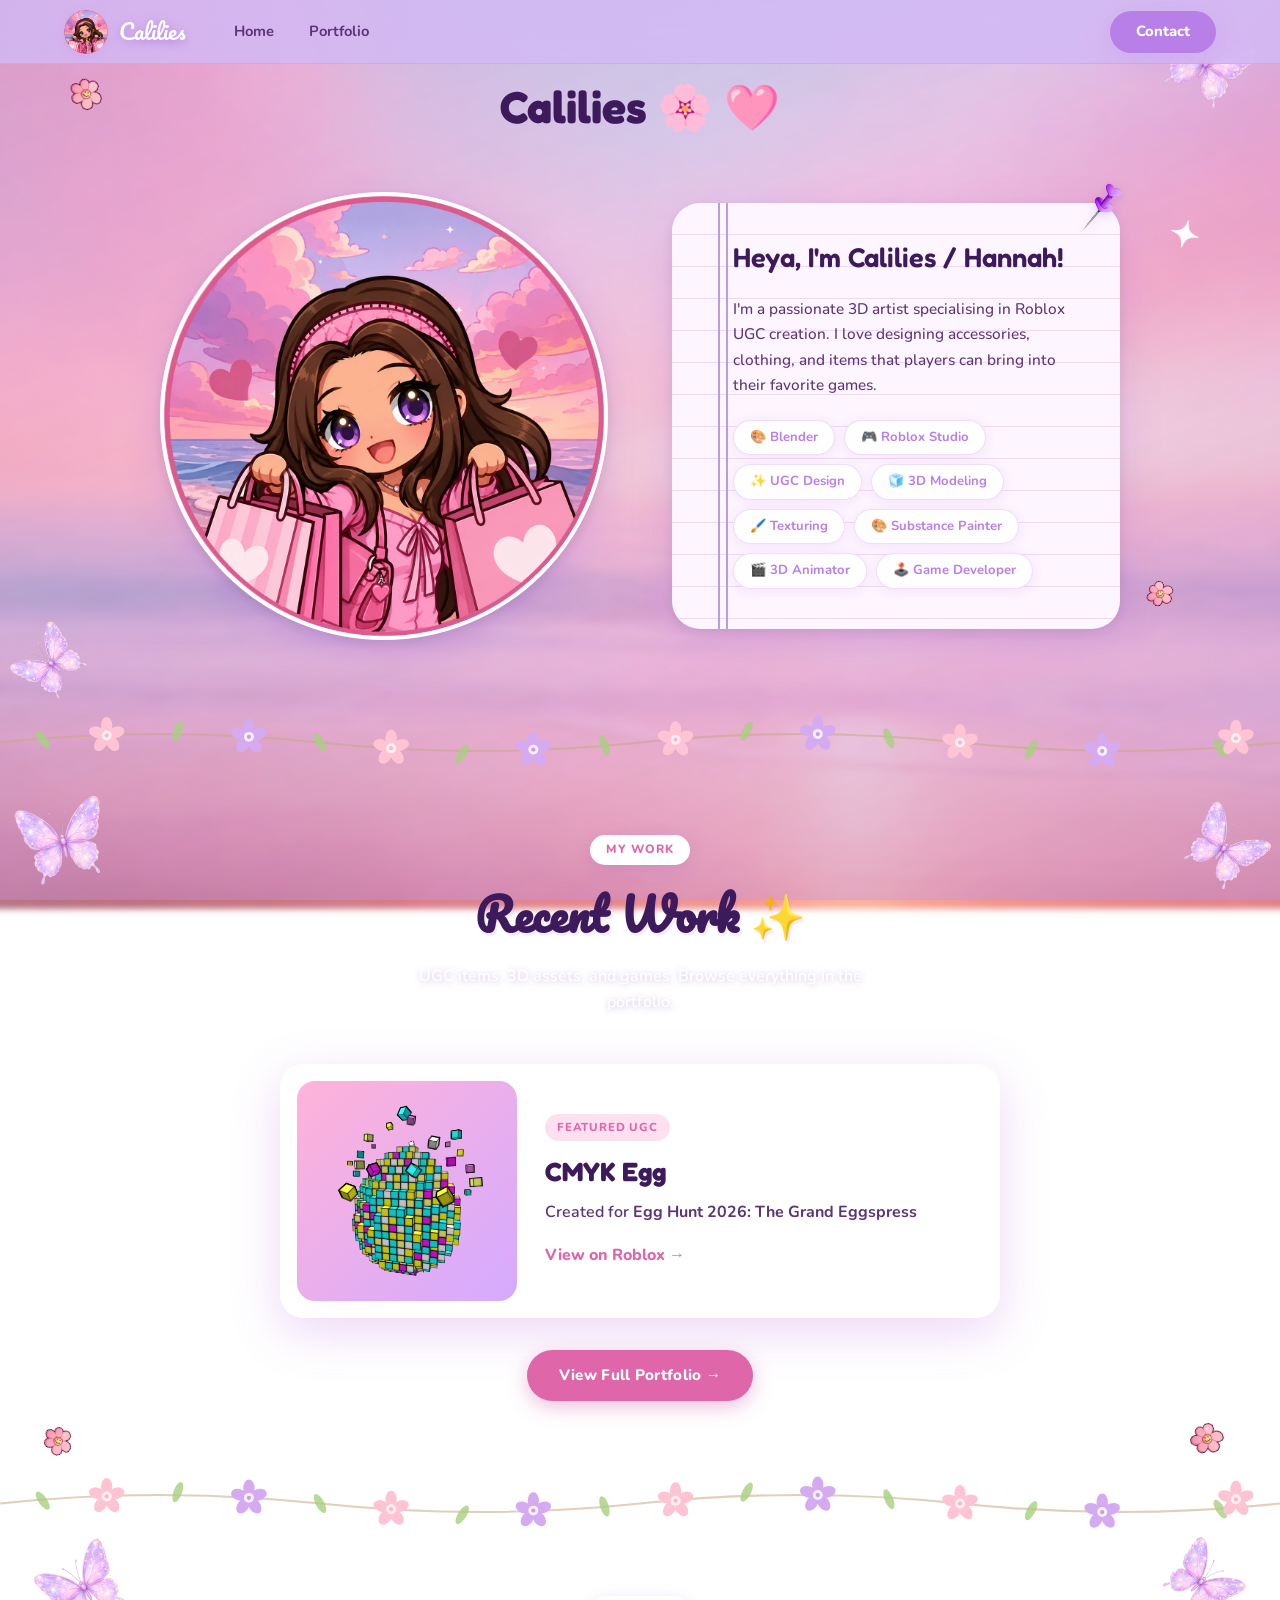
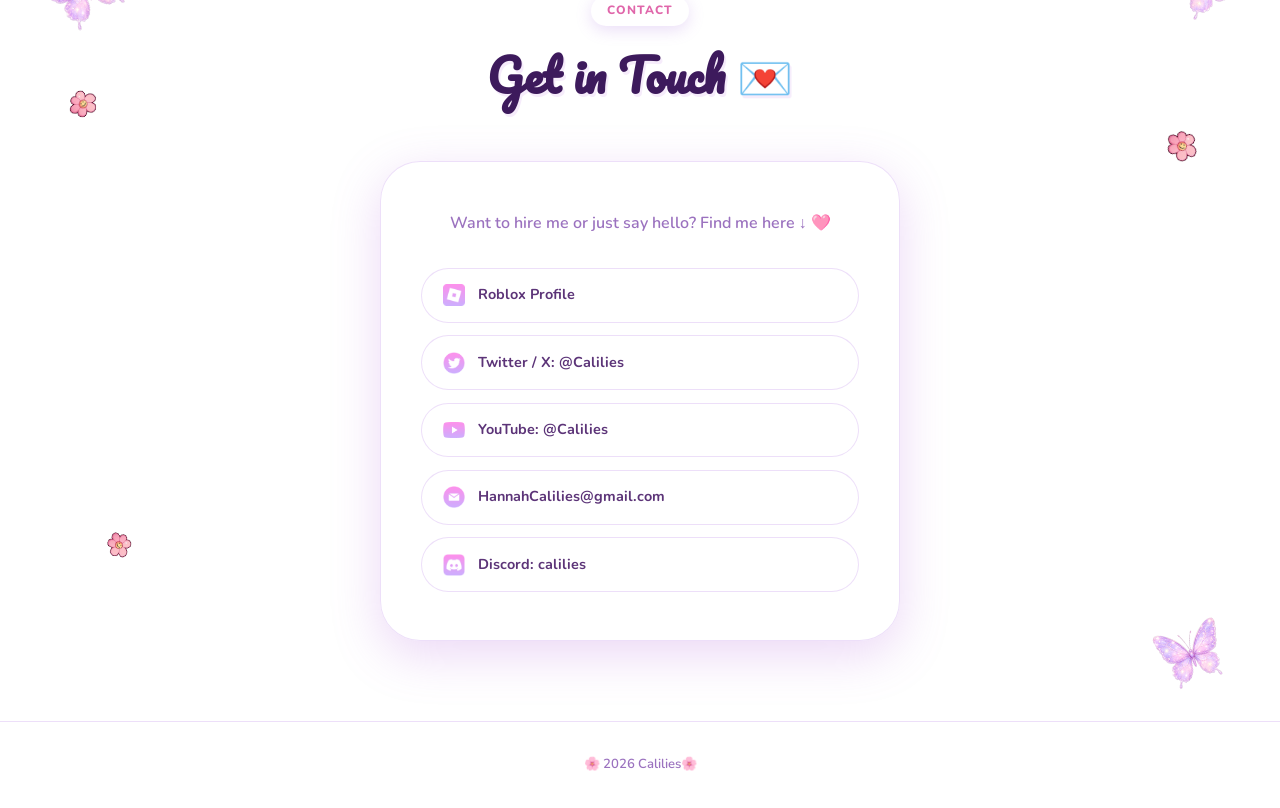
==== commit 6d69a389: "Update homepage section heading" ====
--- a/index.html
+++ b/index.html
@@ -36,8 +36,7 @@
     <img class="deco deco-flower delay-3" style="bottom:15%; right:8%; width:36px; transform:rotate(-30deg);" src="pics/Flower.png" alt="">
 
     <div class="section-header">
-      <span class="section-tag">About Me</span>
-      <h2>Who I am 🌸</h2>
+      <h2>Calilies 🌸 🩷</h2>
     </div>
 
     <div class="about-grid">
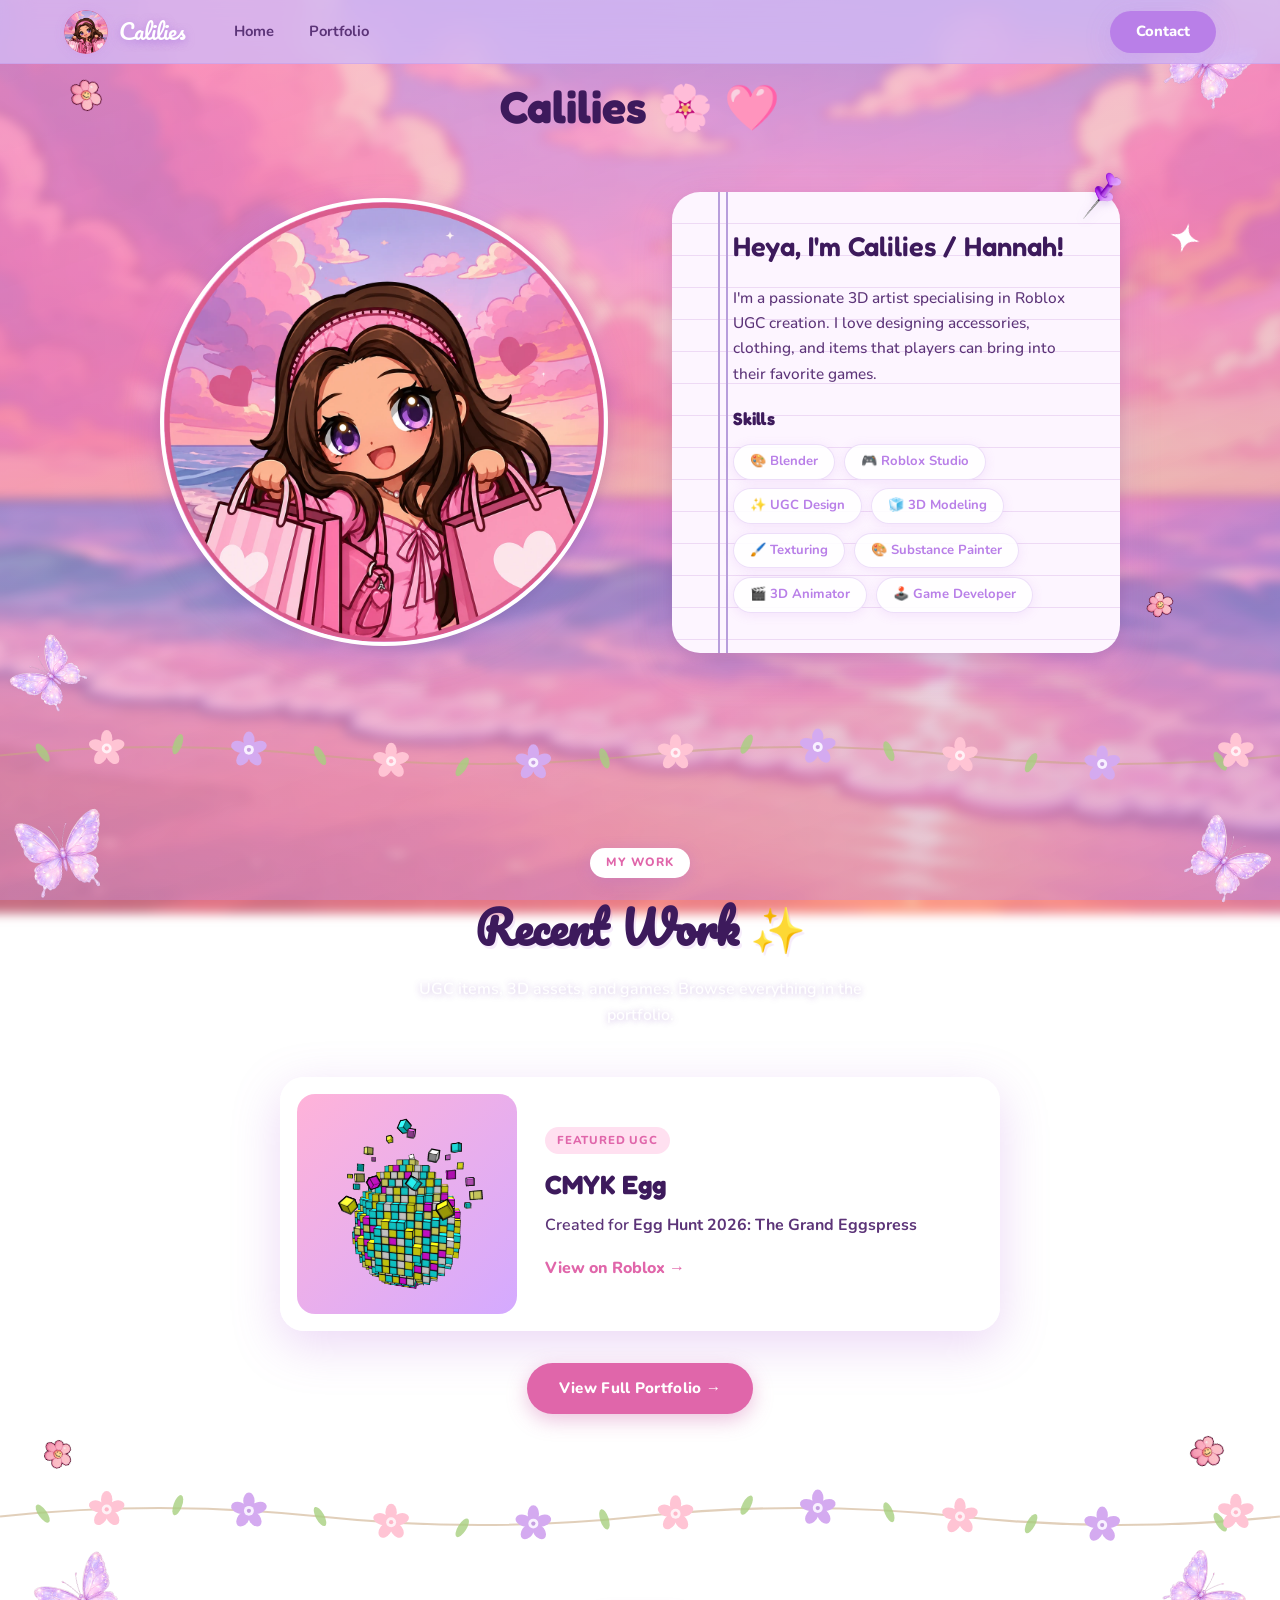
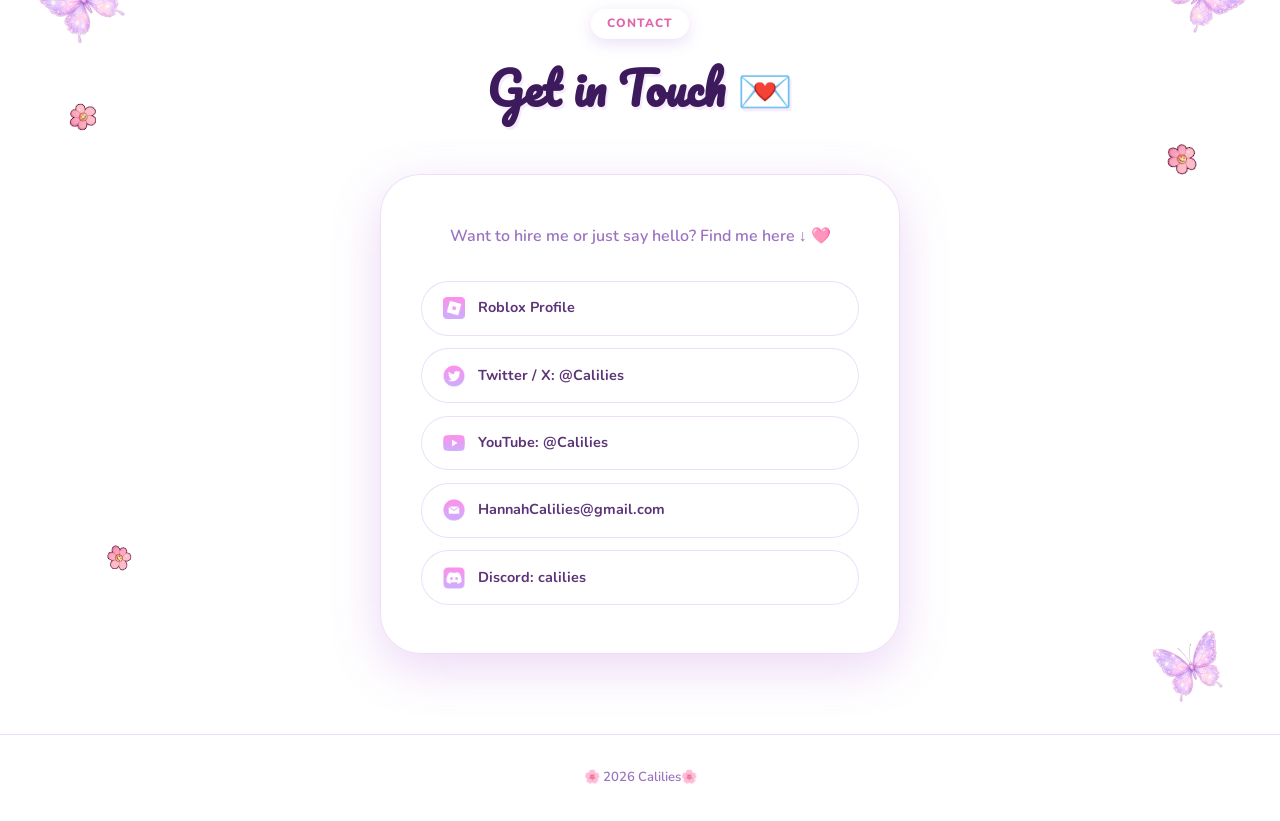
==== commit afc5a150: "Add Skills heading to bio" ====
--- a/index.html
+++ b/index.html
@@ -56,6 +56,7 @@
           their favorite games.
         </p>
 
+        <h4 class="skills-heading">Skills</h4>
         <div class="skills-list">
           <span class="skill-tag">🎨 Blender</span>
           <span class="skill-tag">🎮 Roblox Studio</span>
--- a/style.css
+++ b/style.css
@@ -23,9 +23,9 @@
   position: fixed;
   inset: 0;
   z-index: -2;
-  background: url('pics/Gradient.png') center / cover no-repeat;
-  filter: blur(3px);
-  transform: scale(1.02);
+  background: url('pics/sunset-background.webp') center / cover no-repeat;
+  filter: blur(5px);
+  transform: scale(1.03);
 }
 
 /* Pink-to-lilac gradient overlay */
@@ -456,11 +456,19 @@
   font-weight: 500;
 }
 
+.skills-heading {
+  font-family: 'Fredoka', sans-serif;
+  font-size: 1.1rem;
+  font-weight: 700;
+  color: var(--text-heading);
+  margin-top: 1.15rem;
+}
+
 .skills-list {
   display: flex;
   flex-wrap: wrap;
   gap: 0.55rem;
-  margin-top: 1.4rem;
+  margin-top: 0.65rem;
 }
 
 .skill-tag {
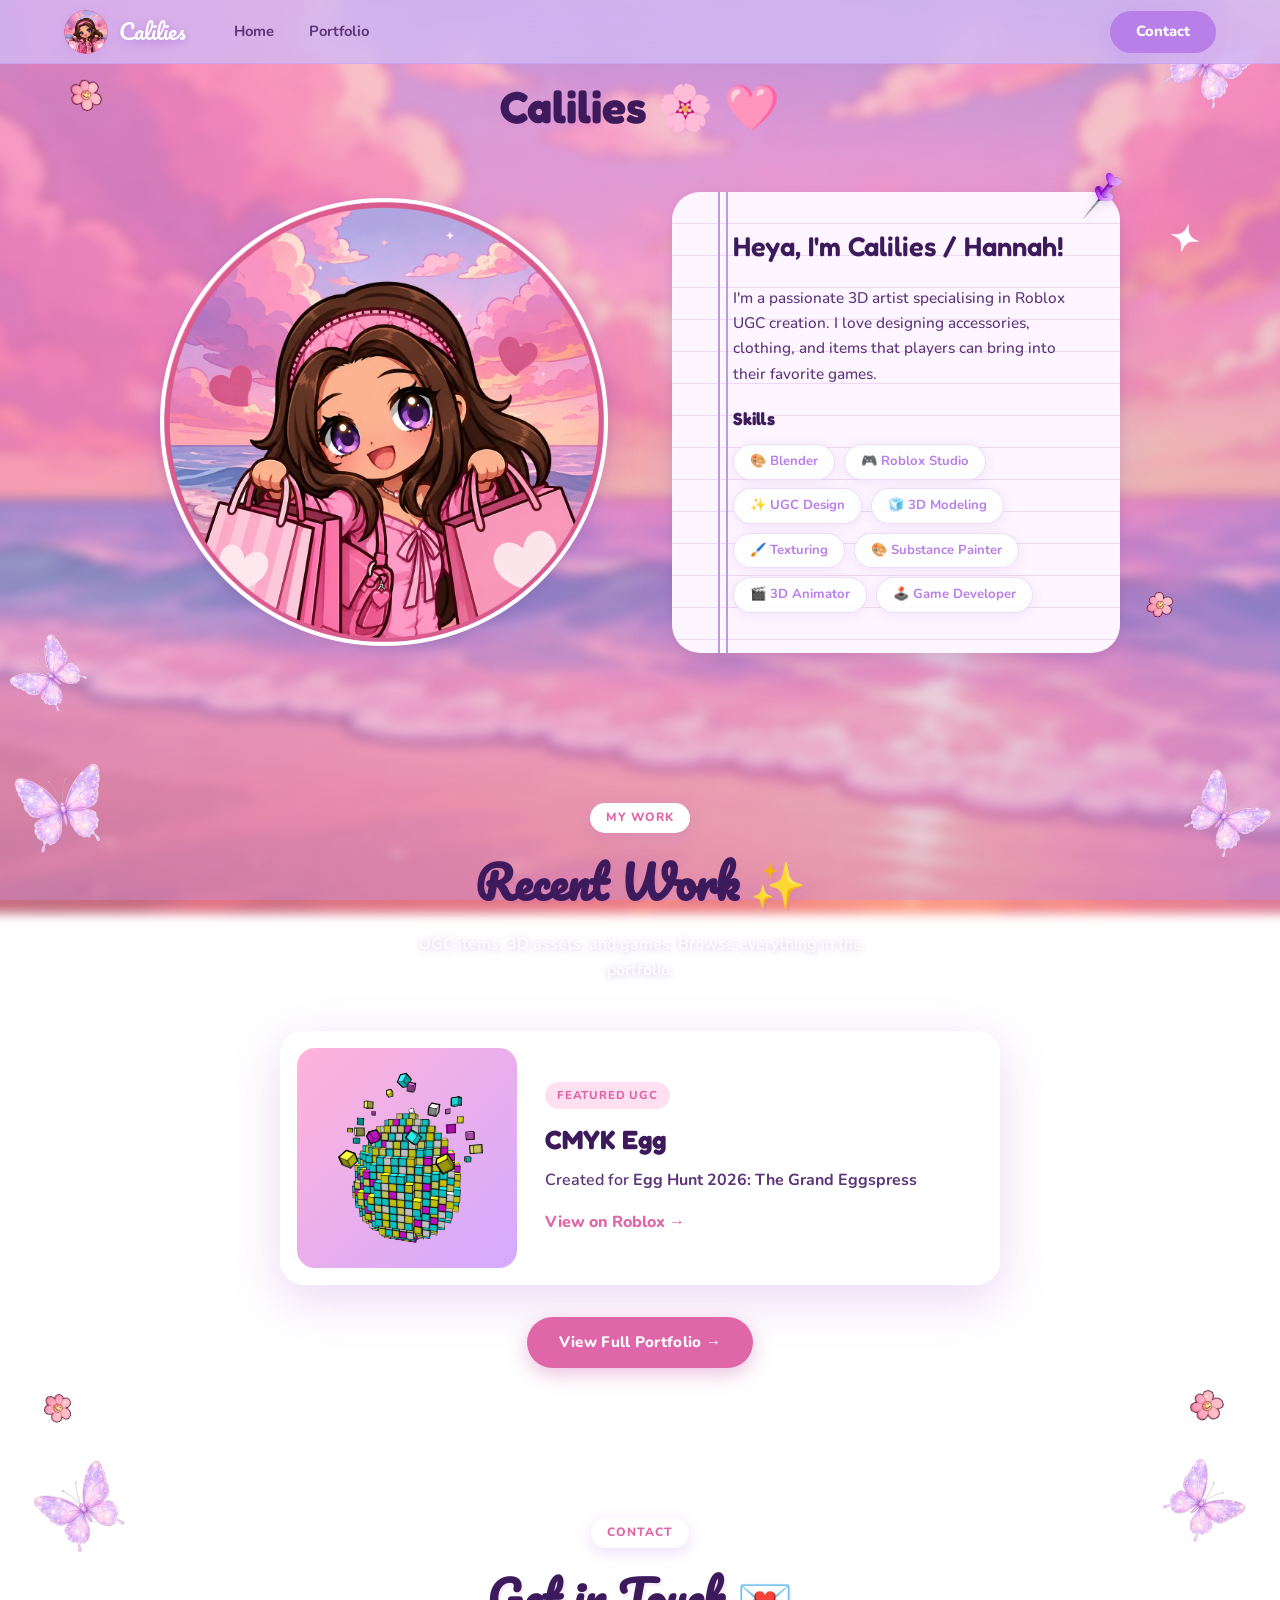
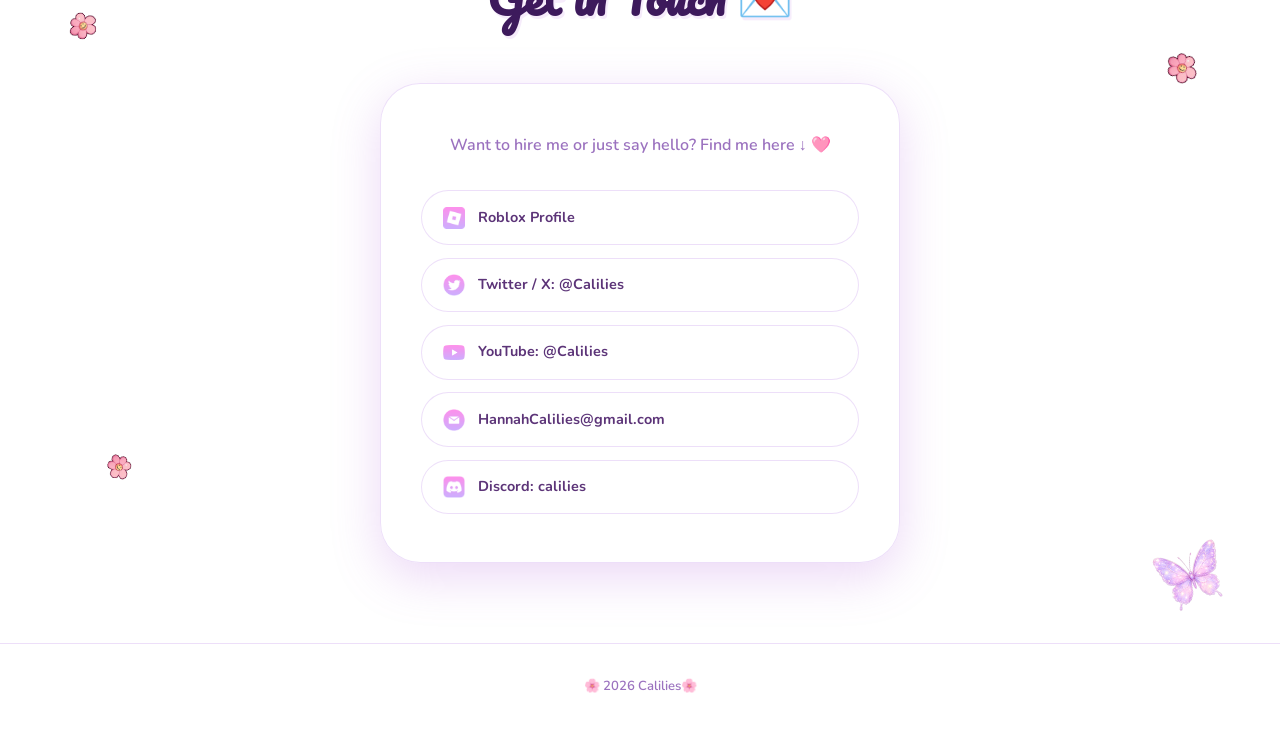
==== commit 1d714449: "Remove floral section dividers" ====
--- a/index.html
+++ b/index.html
@@ -73,8 +73,6 @@
 
   </section>
 
-  <div class="floral-divider" aria-hidden="true"><img src="pics/floral-divider.svg" alt=""></div>
-
   <!-- ── Recent Work ──────────────────────────────────────── -->
   <section class="section section-light" id="recent-work">
 
@@ -108,8 +106,6 @@
     </div>
 
   </section>
-
-  <div class="floral-divider" aria-hidden="true"><img src="pics/floral-divider.svg" alt=""></div>
 
   <!-- ── Contact ───────────────────────────────────────────── -->
   <section class="section section-light" id="contact">
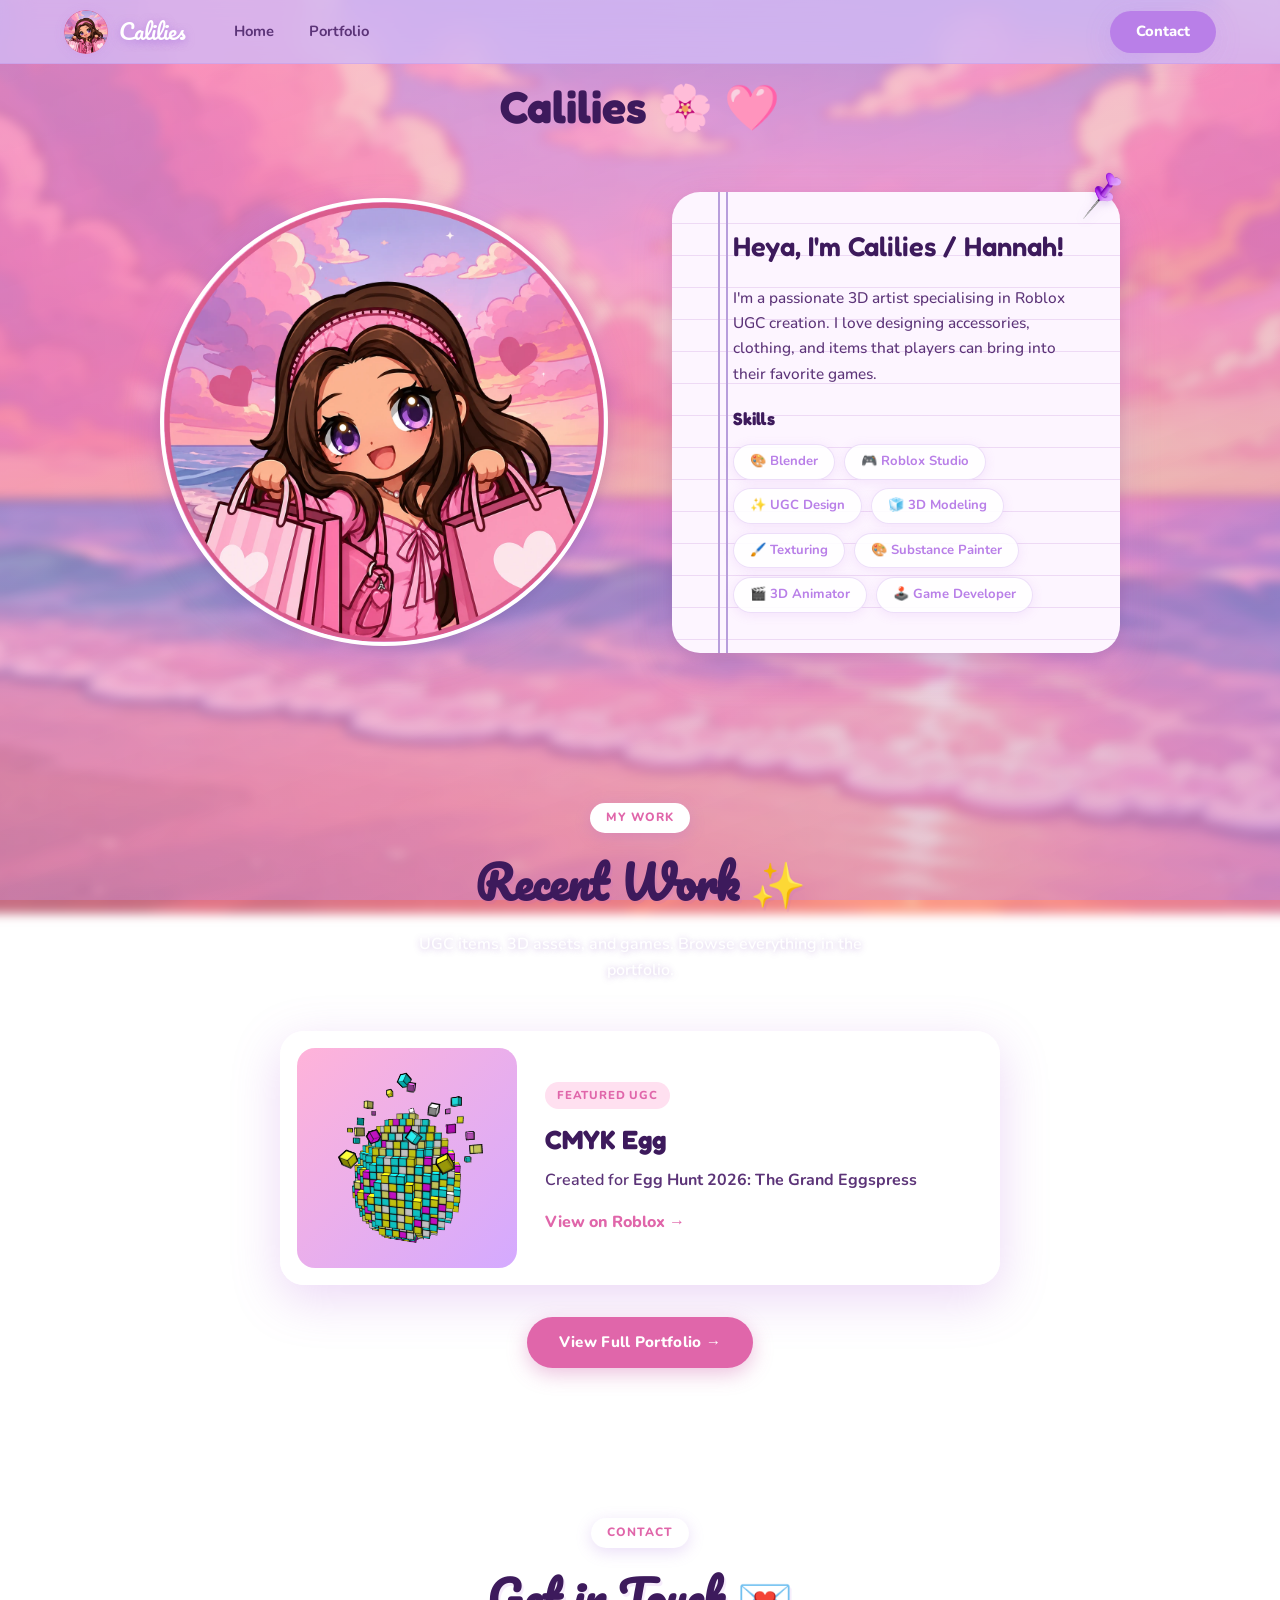
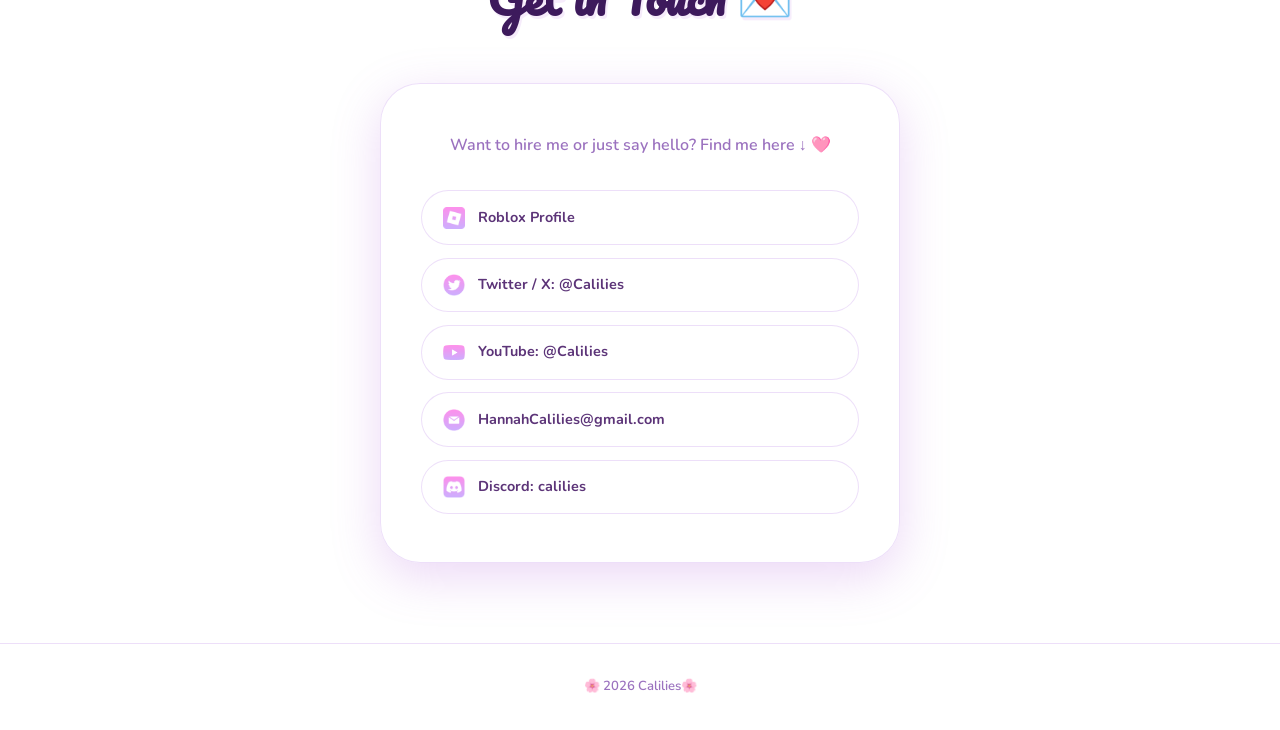
==== commit be95786f: "Resize Personal UGC and remove animated decorations" ====
--- a/index.html
+++ b/index.html
@@ -28,12 +28,6 @@
 
   <!-- ── About ─────────────────────────────────────────────── -->
   <section class="section section-light" id="about">
-
-    <img class="deco deco-butterfly delay-1" style="top:15px; right:2%; width:95px; transform:rotate(28deg);" src="pics/butterfly.png" alt="">
-    <img class="deco deco-butterfly delay-3" style="bottom:20px; left:1%; width:75px; transform:rotate(-50deg);" src="pics/butterfly.png" alt="">
-    <img class="deco deco-sparkle delay-2" style="top:30%; right:6%; width:36px; transform:rotate(15deg);" src="pics/sparkle.png" alt="">
-    <img class="deco deco-flower delay-1" style="top:10%; left:5%; width:44px; transform:rotate(18deg);" src="pics/Flower.png" alt="">
-    <img class="deco deco-flower delay-3" style="bottom:15%; right:8%; width:36px; transform:rotate(-30deg);" src="pics/Flower.png" alt="">
 
     <div class="section-header">
       <h2>Calilies 🌸 🩷</h2>
@@ -76,13 +70,6 @@
   <!-- ── Recent Work ──────────────────────────────────────── -->
   <section class="section section-light" id="recent-work">
 
-    <img class="deco deco-butterfly" style="top:25px; left:1%; width:100px; transform:rotate(-12deg);" src="pics/butterfly.png" alt="">
-    <img class="deco deco-butterfly delay-2" style="top:40px; right:1%; width:85px; transform:rotate(38deg);" src="pics/butterfly.png" alt="">
-    <img class="deco deco-sparkle delay-1" style="bottom:30px; left:10%; width:42px; transform:rotate(-25deg);" src="pics/sparkle.png" alt="">
-    <img class="deco deco-sparkle delay-3" style="bottom:30px; right:10%; width:34px; transform:rotate(55deg);" src="pics/sparkle.png" alt="">
-    <img class="deco deco-flower delay-2" style="bottom:20px; left:3%; width:40px; transform:rotate(32deg);" src="pics/Flower.png" alt="">
-    <img class="deco deco-flower delay-5" style="bottom:20px; right:4%; width:44px; transform:rotate(-18deg);" src="pics/Flower.png" alt="">
-
     <div class="section-header">
       <span class="section-tag">My Work</span>
       <h2>Recent Work ✨</h2>
@@ -109,14 +96,6 @@
 
   <!-- ── Contact ───────────────────────────────────────────── -->
   <section class="section section-light" id="contact">
-
-    <img class="deco deco-butterfly delay-1" style="top:15px; left:3%; width:90px; transform:rotate(-33deg);" src="pics/butterfly.png" alt="">
-    <img class="deco deco-butterfly delay-3" style="top:15px; right:3%; width:80px; transform:rotate(47deg);" src="pics/butterfly.png" alt="">
-    <img class="deco deco-butterfly delay-2" style="bottom:30px; right:4%; width:75px; transform:rotate(-20deg);" src="pics/butterfly.png" alt="">
-    <img class="deco deco-sparkle delay-4" style="bottom:60px; left:6%; width:38px; transform:rotate(30deg);" src="pics/sparkle.png" alt="">
-    <img class="deco deco-flower delay-3" style="top:20%; left:5%; width:38px; transform:rotate(-42deg);" src="pics/Flower.png" alt="">
-    <img class="deco deco-flower delay-1" style="top:25%; right:6%; width:42px; transform:rotate(25deg);" src="pics/Flower.png" alt="">
-    <img class="deco deco-flower delay-5" style="bottom:20%; left:8%; width:34px; transform:rotate(58deg);" src="pics/Flower.png" alt="">
 
     <div class="section-header">
       <span class="section-tag">Contact</span>
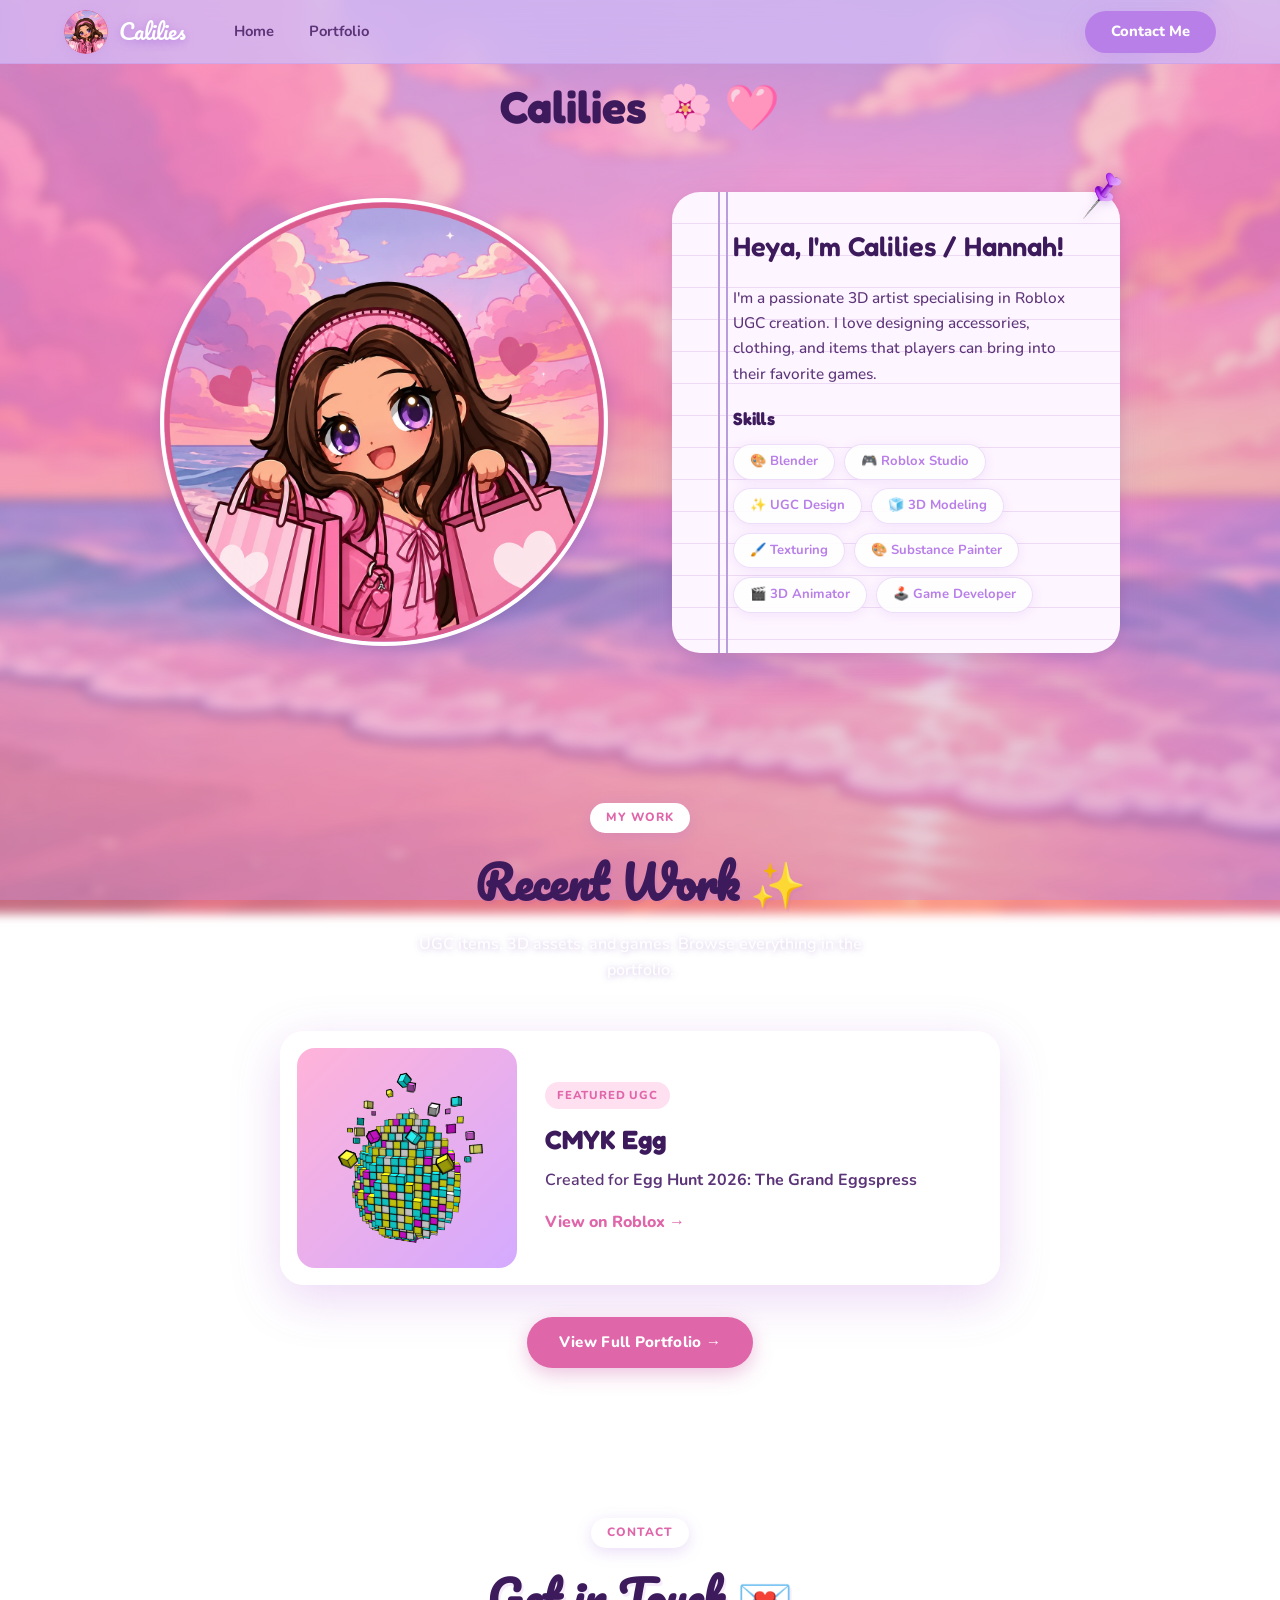
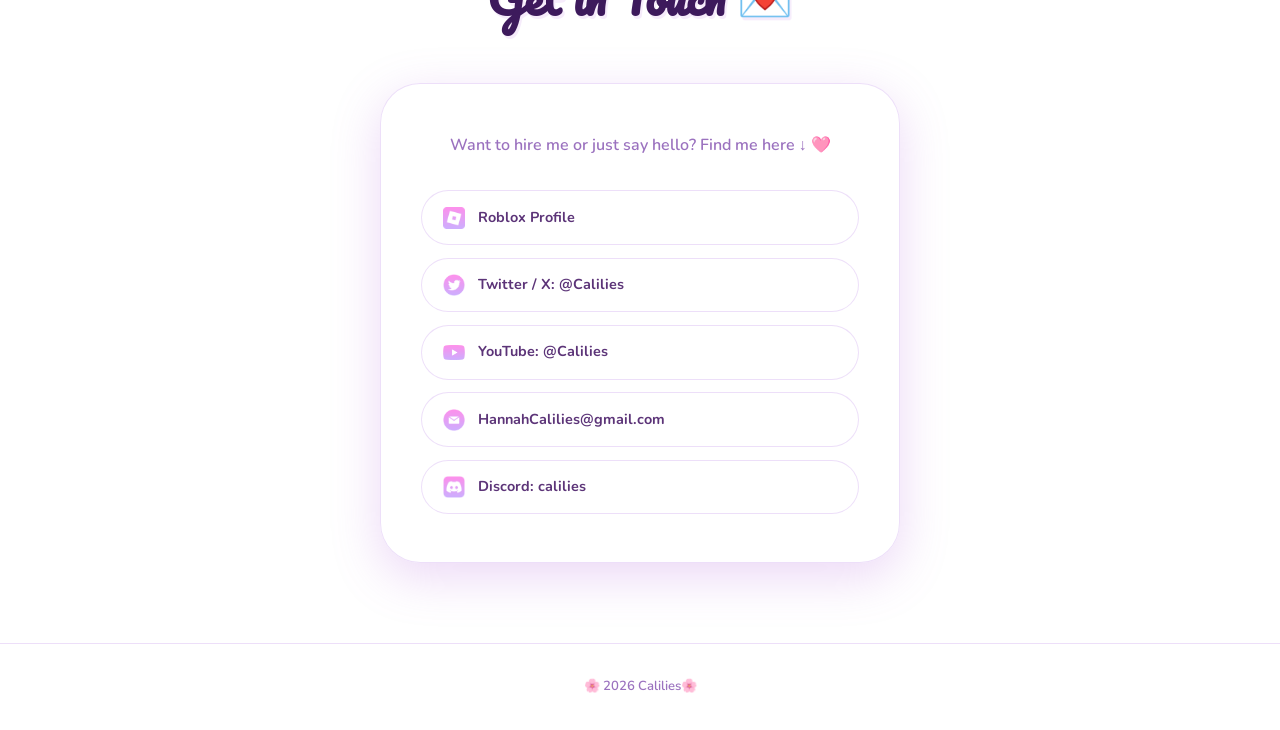
==== commit aa15fea1: "Rename Contact button" ====
--- a/index.html
+++ b/index.html
@@ -22,7 +22,7 @@
         <li><a href="portfolio.html">Portfolio</a></li>
       </ul>
     </div>
-    <a href="#contact" class="nav-contact">Contact</a>
+    <a href="#contact" class="nav-contact">Contact Me</a>
   </nav>
 
 
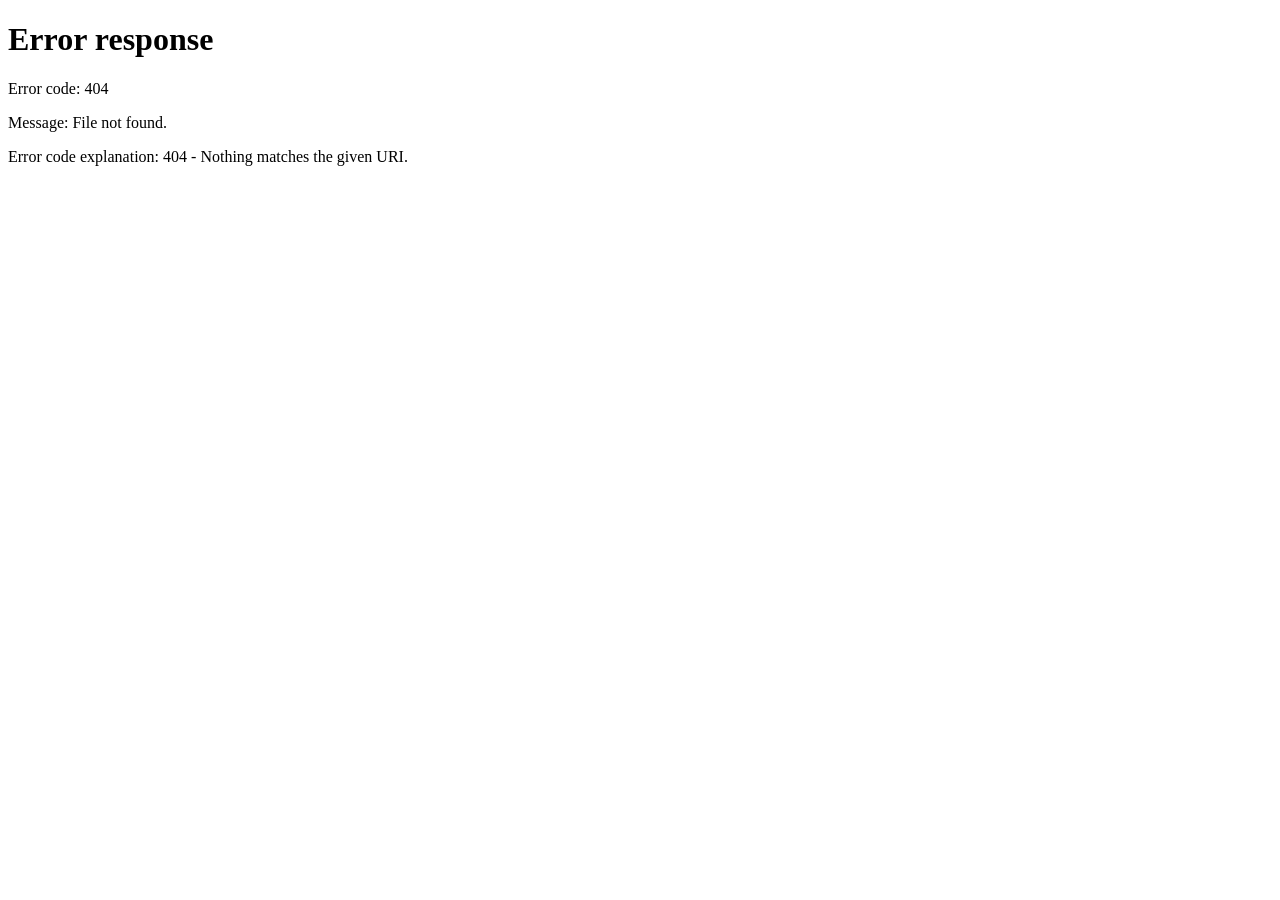
==== commit 9694dfd2: "Use clean home and portfolio URLs" ====
--- a/index.html
+++ b/index.html
@@ -3,139 +3,14 @@
 <head>
   <meta charset="UTF-8">
   <meta name="viewport" content="width=device-width, initial-scale=1.0">
-  <title>Calilies | 3D Artist & UGC Creator</title>
-  <link rel="stylesheet" href="themes.css">
-  <link rel="stylesheet" href="style.css">
+  <title>Calilies</title>
+  <link rel="canonical" href="https://calilies.net/home">
+  <meta http-equiv="refresh" content="0; url=/home">
+  <script>
+    window.location.replace('/home' + window.location.search + window.location.hash);
+  </script>
 </head>
-
 <body>
-
-  <!-- ── Navigation ──────────────────────────────────────── -->
-  <nav class="nav">
-    <div class="nav-left">
-      <a href="index.html" class="nav-logo nav-brand" aria-label="Calilies home">
-        <img src="pics/shopping-profile.webp" alt="" class="nav-avatar">
-        <span>Calilies</span>
-      </a>
-      <ul class="nav-links">
-        <li><a href="index.html">Home</a></li>
-        <li><a href="portfolio.html">Portfolio</a></li>
-      </ul>
-    </div>
-    <a href="#contact" class="nav-contact">Contact Me</a>
-  </nav>
-
-
-  <!-- ── About ─────────────────────────────────────────────── -->
-  <section class="section section-light" id="about">
-
-    <div class="section-header">
-      <h2>Calilies 🌸 🩷</h2>
-    </div>
-
-    <div class="about-grid">
-      <div class="about-frame">
-        <div class="about-image">
-          <img src="pics/shopping-profile.webp" alt="Calilies shopping illustration">
-        </div>
-      </div>
-
-      <div class="about-card-wrap">
-        <img src="pics/pushpin.png" alt="" class="about-pushpin">
-        <div class="about-card">
-        <h3>Heya, I'm Calilies / Hannah!</h3>
-        <p>
-          I'm a passionate 3D artist specialising in Roblox UGC creation. I love
-          designing accessories, clothing, and items that players can bring into
-          their favorite games.
-        </p>
-
-        <h4 class="skills-heading">Skills</h4>
-        <div class="skills-list">
-          <span class="skill-tag">🎨 Blender</span>
-          <span class="skill-tag">🎮 Roblox Studio</span>
-          <span class="skill-tag">✨ UGC Design</span>
-          <span class="skill-tag">🧊 3D Modeling</span>
-          <span class="skill-tag">🖌️ Texturing</span>
-          <span class="skill-tag">🎨 Substance Painter</span>
-          <span class="skill-tag">🎬 3D Animator</span>
-          <span class="skill-tag">🕹️ Game Developer</span>
-        </div>
-      </div>
-      </div>
-    </div>
-
-  </section>
-
-  <!-- ── Recent Work ──────────────────────────────────────── -->
-  <section class="section section-light" id="recent-work">
-
-    <div class="section-header">
-      <span class="section-tag">My Work</span>
-      <h2>Recent Work ✨</h2>
-      <p>UGC items, 3D assets, and games. Browse everything in the portfolio.</p>
-    </div>
-
-    <a class="recent-highlight" href="https://www.roblox.com/catalog/91635430745078/CMYK-Egg" target="_blank" rel="noopener">
-      <div class="recent-highlight-image">
-        <img src="pics/ugc/91635430745078.png" data-rblx-id="91635430745078" alt="CMYK Egg">
-      </div>
-      <div class="recent-highlight-info">
-        <span class="recent-highlight-label">Featured UGC</span>
-        <h3>CMYK Egg</h3>
-        <p>Created for <strong>Egg Hunt 2026: The Grand Eggspress</strong></p>
-        <span class="recent-highlight-link">View on Roblox &rarr;</span>
-      </div>
-    </a>
-
-    <div class="recent-work-cta">
-      <a href="portfolio.html" class="btn btn-primary">View Full Portfolio →</a>
-    </div>
-
-  </section>
-
-  <!-- ── Contact ───────────────────────────────────────────── -->
-  <section class="section section-light" id="contact">
-
-    <div class="section-header">
-      <span class="section-tag">Contact</span>
-      <h2>Get in Touch 💌</h2>
-    </div>
-
-    <div class="contact-box">
-      <p>Want to hire me or just say hello? Find me here ↓ 🩷</p>
-
-      <div class="contact-links">
-        <a href="https://www.roblox.com/users/19619414/profile" target="_blank" rel="noopener" class="contact-link">
-          <span class="contact-link-icon"><img src="pics/robloxlogo.png" alt="Roblox"></span>
-          Roblox Profile
-        </a>
-        <a href="https://x.com/Calilies" target="_blank" rel="noopener" class="contact-link">
-          <span class="contact-link-icon"><img src="pics/twitterlogo.png" alt="Twitter"></span>
-          Twitter / X: @Calilies
-        </a>
-        <a href="https://www.youtube.com/@Calilies" target="_blank" rel="noopener" class="contact-link">
-          <span class="contact-link-icon"><img src="pics/youtubelogo.png" alt="YouTube"></span>
-          YouTube: @Calilies
-        </a>
-        <a href="mailto:HannahCalilies@gmail.com" class="contact-link">
-          <span class="contact-link-icon"><img src="pics/maillogo.png" alt="Email"></span>
-          HannahCalilies@gmail.com
-        </a>
-        <div class="contact-link" style="cursor:default;">
-          <span class="contact-link-icon"><img src="pics/discordlogo.png" alt="Discord"></span>
-          Discord: calilies
-        </div>
-      </div>
-    </div>
-
-  </section>
-
-
-  <!-- ── Footer ──────────────────────────────────────────── -->
-  <footer class="footer">
-    <p>🌸 2026 Calilies🌸</p>
-  </footer>
-
+  <p><a href="/home">Continue to Calilies</a></p>
 </body>
 </html>
